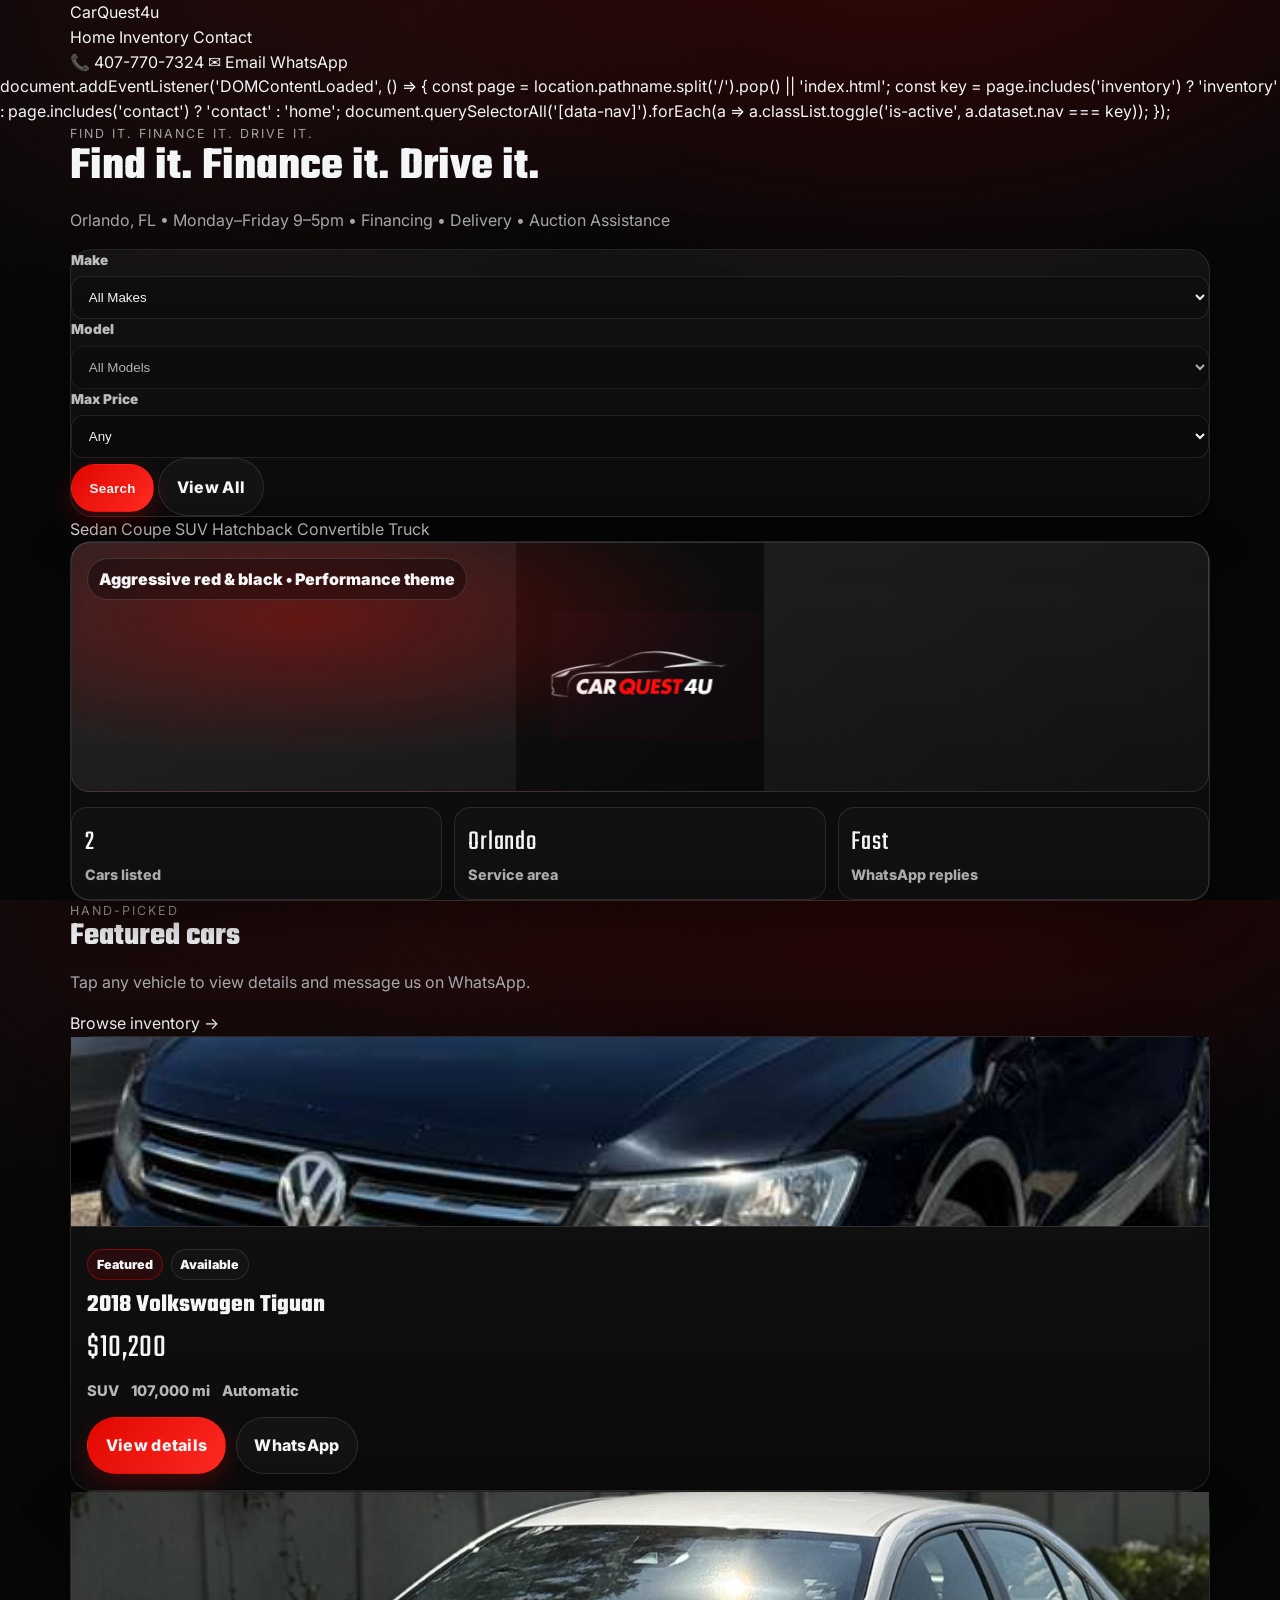
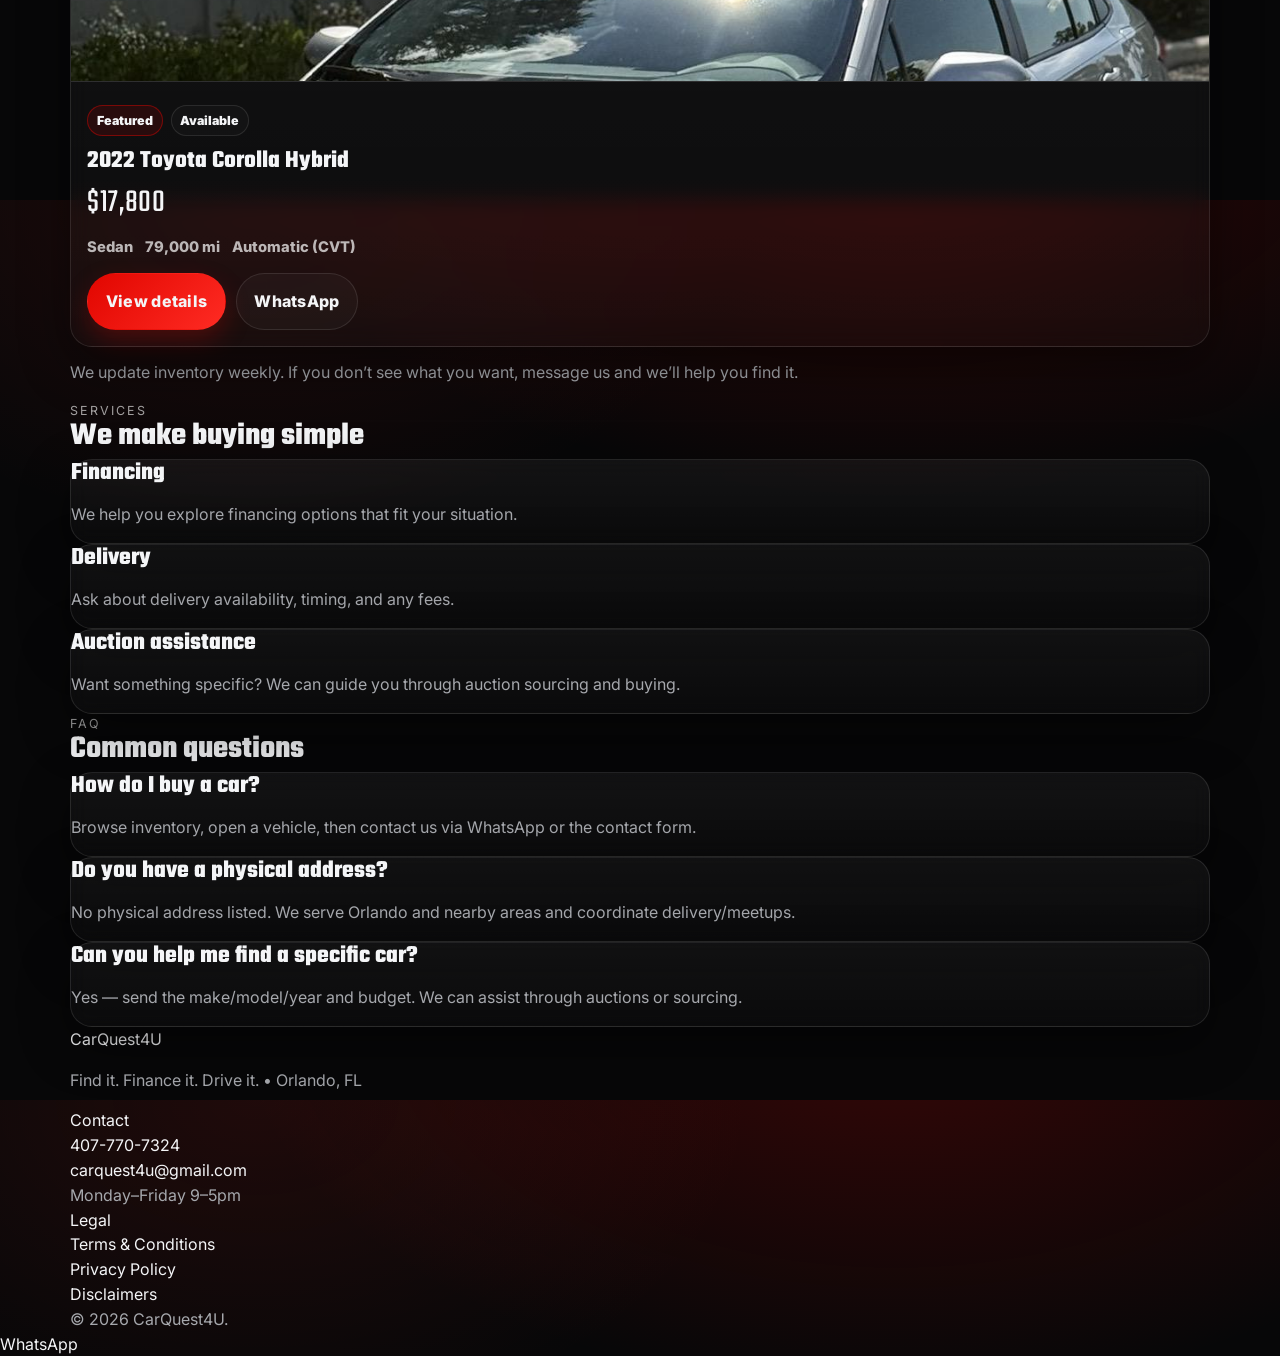
==== index.html @ 86dc5fd8 "Update index.html" ====
<!doctype html>
<html lang="en">
<head>
  <meta charset="utf-8" />
  <meta name="viewport" content="width=device-width, initial-scale=1" />
  <title>CarQuest4U | Find it. Finance it. Drive it.</title>
  <link rel="stylesheet" href="assets/style.css" />
  <meta name="description" content="CarQuest4U in Orlando, FL. Browse our newest vehicles and contact us fast on WhatsApp." />
</head>
<body>
<header class="topbar">
  <div class="wrap topbar__inner">
    <a class="brand" href="index.html">CarQuest<span>4u</span></a>

    <nav class="nav">
      <a href="index.html" data-nav="home">Home</a>
      <a href="inventory.html" data-nav="inventory">Inventory</a>
      <a href="contact.html" data-nav="contact">Contact</a>
    </nav>

    <div class="topbar__cta">
      <a class="pill" href="tel:+14077707324">📞 407-770-7324</a>
      <a class="pill" href="mailto:carquest4u@gmail.com">✉️ Email</a>
      <a class="pill pill--whatsapp" target="_blank" rel="noopener" href="https://wa.me/14077707324">WhatsApp</a>
    </div>
</header>
<script>
  document.addEventListener('DOMContentLoaded', () => {
    const page = location.pathname.split('/').pop() || 'index.html';
    const key = page.includes('inventory') ? 'inventory' : page.includes('contact') ? 'contact' : 'home';
    document.querySelectorAll('[data-nav]').forEach(a => a.classList.toggle('is-active', a.dataset.nav === key));
  });
</script>
  document.addEventListener('DOMContentLoaded', () => {
    const page = location.pathname.split('/').pop() || 'index.html';
    const key = page.includes('inventory') ? 'inventory' : page.includes('contact') ? 'contact' : 'home';
    document.querySelectorAll('[data-nav]').forEach(a => a.classList.toggle('is-active', a.dataset.nav === key));
  });
</script>

<main>
  <section class="hero">
    <div class="wrap hero__grid">
      <div class="hero__copy">
        <div class="kicker">Find it. Finance it. Drive it.</div>
        <h1>Find it. Finance it. Drive it.</h1>
        <p class="muted">Orlando, FL • Monday–Friday 9–5pm • Financing • Delivery • Auction Assistance</p>

        <form class="card hero__search" id="homeSearchForm">
          <div class="field">
            <label for="makeSelect">Make</label>
            <select id="makeSelect"><option value="">All Makes</option></select>
          </div>
          <div class="field">
            <label for="modelSelect">Model</label>
            <select id="modelSelect" disabled><option value="">All Models</option></select>
          </div>
          <div class="field">
            <label for="maxPrice">Max Price</label>
            <select id="maxPrice">
              <option value="">Any</option>
              <option value="5000">$5,000</option>
              <option value="10000">$10,000</option>
              <option value="15000">$15,000</option>
              <option value="20000">$20,000</option>
              <option value="30000">$30,000</option>
              <option value="50000">$50,000</option>
            </select>
          </div>
          <button class="btn btn--primary" type="submit">Search</button>
          <a class="btn btn--ghost" href="inventory.html">View All</a>
        </form>

        <div class="chips" aria-label="Browse by body type">
          <a class="chip" href="inventory.html?type=Sedan">Sedan</a>
          <a class="chip" href="inventory.html?type=Coupe">Coupe</a>
          <a class="chip" href="inventory.html?type=SUV">SUV</a>
          <a class="chip" href="inventory.html?type=Hatchback">Hatchback</a>
          <a class="chip" href="inventory.html?type=Convertible">Convertible</a>
          <a class="chip" href="inventory.html?type=Truck">Truck</a>
        </div>
      </div>

      <div class="hero__visual card">
        <div class="hero__badge">Aggressive red & black • Performance theme</div>
        <div class="hero__img" aria-hidden="true"></div>
        <div class="hero__stats">
          <div class="stat">
            <div class="stat__num" id="statCars">—</div>
            <div class="stat__label">Cars listed</div>
          </div>
          <div class="stat">
            <div class="stat__num">Orlando</div>
            <div class="stat__label">Service area</div>
          </div>
          <div class="stat">
            <div class="stat__num">Fast</div>
            <div class="stat__label">WhatsApp replies</div>
          </div>
        </div>
      </div>
    </div>
  </section>

  <section class="section">
    <div class="wrap">
      <div class="section__head">
        <div>
          <div class="kicker">Hand-picked</div>
          <h2>Featured cars</h2>
          <p class="muted">Tap any vehicle to view details and message us on WhatsApp.</p>
        </div>
        <a class="link" href="inventory.html">Browse inventory →</a>
      </div>

      <div class="grid" id="newestGrid" aria-live="polite"></div>
      <p class="muted small" style="margin-top:.8rem;">We update inventory weekly. If you don’t see what you want, message us and we’ll help you find it.</p>
    </div>
  </section>

  <section class="section section--alt">
    <div class="wrap">
      <div class="section__head">
        <div>
          <div class="kicker">Services</div>
          <h2>We make buying simple</h2>
        </div>
      </div>

      <div class="features">
        <article class="feature card">
          <h3>Financing</h3>
          <p class="muted">We help you explore financing options that fit your situation.</p>
        </article>
        <article class="feature card">
          <h3>Delivery</h3>
          <p class="muted">Ask about delivery availability, timing, and any fees.</p>
        </article>
        <article class="feature card">
          <h3>Auction assistance</h3>
          <p class="muted">Want something specific? We can guide you through auction sourcing and buying.</p>
        </article>
      </div>
    </div>
  </section>

  <section class="section">
    <div class="wrap">
      <div class="section__head">
        <div>
          <div class="kicker">FAQ</div>
          <h2>Common questions</h2>
        </div>
      </div>

      <div class="features">
        <article class="feature card">
          <h3>How do I buy a car?</h3>
          <p class="muted">Browse inventory, open a vehicle, then contact us via WhatsApp or the contact form.</p>
        </article>
        <article class="feature card">
          <h3>Do you have a physical address?</h3>
          <p class="muted">No physical address listed. We serve Orlando and nearby areas and coordinate delivery/meetups.</p>
        </article>
        <article class="feature card">
          <h3>Can you help me find a specific car?</h3>
          <p class="muted">Yes — send the make/model/year and budget. We can assist through auctions or sourcing.</p>
        </article>
      </div>
    </div>
  </section>
</main>

<footer class="footer">
  <div class="wrap footer__grid">
    <div>
      <div class="footer__brand">CarQuest4U</div>
      <p class="muted">Find it. Finance it. Drive it. • Orlando, FL</p>
    </div>
    <div>
      <div class="footer__title">Contact</div>
      <a href="tel:+14077707324">407-770-7324</a><br />
      <a href="mailto:carquest4u@gmail.com">carquest4u@gmail.com</a><br />
      <span class="muted">Monday–Friday 9–5pm</span>
    </div>
    <div>
      <div class="footer__title">Legal</div>
      <a href="terms.html">Terms & Conditions</a><br />
      <a href="privacy.html">Privacy Policy</a><br />
      <a href="disclaimers.html">Disclaimers</a>
    </div>
  </div>
  <div class="wrap footer__bottom muted">© <span id="year"></span> CarQuest4U.</div>
</footer>

<a class="float-whatsapp" target="_blank" rel="noopener" href="https://wa.me/14077707324" aria-label="Chat on WhatsApp">
  WhatsApp
</a>

<script src="assets/app.js"></script>
</body>
</html>
---- assets/style.css ----
/* CarQuest4U — Red & Black aggressive performance theme */
@import url('https://fonts.googleapis.com/css2?family=Teko:wght@400;500;600;700&family=Inter:wght@400;500;600;700&display=swap');

:root{
  --bg:#070708;
  --panel:#0f1012;
  --text:#f4f5f7;
  --muted:#a6a8ad;
  --red:#e10600;
  --red2:#ff2b23;
  --line:rgba(255,255,255,.10);
  --shadow:0 18px 50px rgba(0,0,0,.45);
  --radius:16px;
  --radius2:22px;
}

*{box-sizing:border-box}
html,body{height:100%}
body{
  margin:0;
  background:
    radial-gradient(1200px 700px at 70% -10%, rgba(225,6,0,.22), transparent 55%),
    radial-gradient(900px 600px at 20% 0%, rgba(255,43,35,.10), transparent 55%),
    var(--bg);
  color:var(--text);
  font-family:Inter, system-ui, -apple-system, Segoe UI, Roboto, Arial, sans-serif;
  line-height:1.55;
}
a{color:inherit;text-decoration:none}
img{max-width:100%;display:block}
.wrap{width:min(1140px,92vw);margin:0 auto}
.muted{color:var(--muted)}
.kicker{letter-spacing:.16em;text-transform:uppercase;font-size:.78rem;color:rgba(255,255,255,.62)}
h1,h2,h3{margin:0 0 .35rem;line-height:1.05;font-family:Teko, Inter, sans-serif}
h1{font-size:clamp(2.4rem,3.6vw,3.6rem)}
h2{font-size:clamp(1.9rem,2.5vw,2.6rem)}
h3{font-size:1.55rem}

.btn{
  display:inline-flex;align-items:center;justify-content:center;gap:.55rem;
  padding:.95rem 1.1rem;border-radius:999px;border:1px solid var(--line);
  background:transparent;color:var(--text);font-weight:800;letter-spacing:.02em;
  cursor:pointer;transition:transform .12s ease, box-shadow .12s ease, background .12s ease, border-color .12s ease;
}
.btn:hover{transform:translateY(-1px);border-color:rgba(255,255,255,.20)}
.btn--primary{
  background:linear-gradient(135deg,var(--red),var(--red2));
  border-color:transparent;box-shadow:0 10px 24px rgba(225,6,0,.25);
}
.btn--primary:hover{box-shadow:0 14px 30px rgba(225,6,0,.32)}
.btn--ghost{background:rgba(255,255,255,.03)}

.card{
  background:linear-gradient(180deg,rgba(255,255,255,.05),rgba(255,255,255,.02));
  border:1px solid var(--line);
  border-radius:var(--radius2);
  box-shadow:var(--shadow);
  backdrop-filter:blur(10px);
.topbar{
  position:sticky;
  top:0;
  z-index:40;
  background:rgba(7,7,8,.75);
  border-bottom:1px solid var(--line);
  backdrop-filter:blur(12px);
}

/* Separate block */
.topbar__inner{
  display:flex;
  align-items:center;
  justify-content:space-between;
  padding:.85rem 0;
  gap:1rem;
}

/* BRAND */
.brand{
  display:flex;
  align-items:center;
  min-width:210px;

  font-family:Teko, sans-serif;
  font-weight:600;
  font-size:2rem;
  letter-spacing:0;
  text-transform:uppercase;
  color:#fff;
  text-decoration:none;
  line-height:1;
  white-space:nowrap;
}

.brand span{
  color:var(--red2);
}
.brand__mark img{width:44px;height:44px;object-fit:cover}
.brand__name{font-family:Teko,sans-serif;font-size:1.85rem;letter-spacing:.04em}
.brand__name span{color:var(--red2)}
.nav{display:flex;gap:.9rem;flex-wrap:wrap}
.nav a{padding:.6rem .75rem;border-radius:999px;border:1px solid transparent;color:rgba(255,255,255,.84)}
.nav a:hover{border-color:rgba(255,255,255,.14);background:rgba(255,255,255,.03)}
.nav a.is-active{border-color:rgba(225,6,0,.35);background:rgba(225,6,0,.10)}
.topbar__cta{display:flex;gap:.5rem;align-items:center;flex-wrap:wrap;justify-content:flex-end}
.pill{display:inline-flex;align-items:center;justify-content:center;padding:.55rem .8rem;border-radius:999px;border:1px solid var(--line);background:rgba(255,255,255,.02);font-weight:900;font-size:.92rem}
.pill--whatsapp{border-color:rgba(37,211,102,.35);background:rgba(37,211,102,.08)}

.hero{padding:3.2rem 0 1.3rem}
.hero__grid{display:grid;grid-template-columns:1.15fr .85fr;gap:1.2rem;align-items:stretch}
.hero__copy p{margin:.35rem 0 1rem;font-size:1.05rem}
.hero__search{padding:1rem;display:grid;grid-template-columns:1fr 1fr 1fr auto auto;gap:.85rem;margin:1.1rem 0 .9rem}
.field{display:flex;flex-direction:column;gap:.35rem}
label{font-size:.85rem;color:rgba(255,255,255,.72);font-weight:900}
input,select,textarea{padding:.75rem .8rem;border-radius:12px;border:1px solid var(--line);background:rgba(0,0,0,.25);color:var(--text);outline:none}
textarea{min-height:140px;resize:vertical}
input:focus,select:focus,textarea:focus{border-color:rgba(225,6,0,.45);box-shadow:0 0 0 4px rgba(225,6,0,.12)}
.chips{display:flex;flex-wrap:wrap;gap:.55rem}
.chip{padding:.55rem .8rem;border-radius:999px;border:1px solid var(--line);background:rgba(255,255,255,.02);font-weight:900;font-size:.92rem}
.chip:hover{border-color:rgba(225,6,0,.35);background:rgba(225,6,0,.10)}

.hero__visual{padding:1rem;position:relative;overflow:hidden}
.hero__badge{position:absolute;top:1rem;left:1rem;padding:.45rem .7rem;border-radius:999px;border:1px solid rgba(255,255,255,.14);background:rgba(0,0,0,.35);font-weight:900;z-index:2}
.hero__img{
  height:250px;border-radius:18px;border:1px solid rgba(255,255,255,.10);
  background:
    radial-gradient(800px 260px at 20% 30%, rgba(225,6,0,.35), transparent 55%),
    linear-gradient(135deg, rgba(255,255,255,.08), rgba(255,255,255,.02)),
    url('images/logo.jpeg') center/contain no-repeat;
}
.hero__stats{display:grid;grid-template-columns:repeat(3,1fr);gap:.75rem;margin-top:.9rem}
.stat{padding:.8rem;border-radius:16px;border:1px solid var(--line);background:rgba(255,255,255,.02)}
.stat__num{font-family:Teko;font-size:1.75rem;letter-spacing:.03em}
.stat__label{color:rgba(255,255,255,.65);font-size:.9rem;font-weight:800}

.section{padding:2.3rem 0}
.section--alt{background:linear-gradient(180deg,rgba(255,255,255,.03),rgba(255,255,255,0));border-top:1px solid var(--line);border-bottom:1px solid var(--line)}
.section__head{display:flex;align-items:flex-end;justify-content:space-between;gap:1rem;margin-bottom:1rem}
.link{color:rgba(255,255,255,.82);font-weight:900}
.link:hover{color:var(--red2)}

.grid{display:grid;grid-template-columns:repeat(3,1fr);gap:1rem}
.car-card{overflow:hidden}
.car-card__img{height:190px;background:rgba(255,255,255,.03);border-bottom:1px solid var(--line)}
.car-card__img img{width:100%;height:100%;object-fit:cover} /* ORIGINAL */
.car-card__body{padding:1rem}
.badges{display:flex;gap:.5rem;flex-wrap:wrap;margin:.4rem 0 .75rem}
.badge{font-weight:900;font-size:.78rem;padding:.3rem .55rem;border-radius:999px;border:1px solid var(--line);background:rgba(255,255,255,.02)}
.badge--hot{border-color:rgba(225,6,0,.45);background:rgba(225,6,0,.12)}
.price{font-family:Teko;font-size:2.05rem;letter-spacing:.02em;margin:.35rem 0}
.meta{display:flex;gap:.75rem;flex-wrap:wrap;color:rgba(255,255,255,.70);font-weight:800;font-size:.92rem}

.features{display:grid;grid-template-columns:repeat(3,1fr);gap:1rem}
.feature{padding:1.1rem}
.promos{display:grid;grid-template-columns:repeat(2,1fr);gap:1rem}
.promo{padding:1.1rem}
.reviews{display:grid;grid-template-columns:repeat(3,1fr);gap:1rem}
.review{padding:1.1rem}

.page{padding:1.6rem 0 2.6rem}
.page__head{display:flex;justify-content:space-between;gap:1rem;align-items:flex-end;margin-bottom:1.1rem}
.filters{display:grid;grid-template-columns:1fr 1fr 1fr 1fr auto;gap:.75rem;margin-bottom:1.1rem}
.notice{padding:.9rem 1rem;border-radius:16px;border:1px solid rgba(225,6,0,.35);background:rgba(225,6,0,.08);font-weight:800}

.car-detail{display:grid;grid-template-columns:1.1fr .9fr;gap:1rem;align-items:start}
.gallery{padding:1rem}
.gallery__main{height:360px;border-radius:18px;border:1px solid var(--line);background:rgba(255,255,255,.03);overflow:hidden}
.gallery__main img{width:100%;height:100%;object-fit:cover}
.thumbs{display:grid;grid-template-columns:repeat(3,1fr);gap:.6rem;margin-top:.75rem}
.thumb{height:90px;border-radius:14px;border:1px solid var(--line);overflow:hidden;background:rgba(255,255,255,.03);cursor:pointer}
.thumb img{width:100%;height:100%;object-fit:cover}
.details{padding:1rem}
.specs{display:grid;grid-template-columns:repeat(2,1fr);gap:.65rem;margin:.85rem 0 1rem}
.spec{padding:.75rem;border-radius:16px;border:1px solid var(--line);background:rgba(255,255,255,.02)}
.spec b{display:block;font-size:.85rem;color:rgba(255,255,255,.65)}
.spec span{font-weight:900}

.map{border:1px solid var(--line);border-radius:var(--radius2);overflow:hidden;height:360px}

.footer{padding:2.2rem 0 1.2rem;border-top:1px solid var(--line);background:rgba(0,0,0,.25)}
.footer__grid{display:grid;grid-template-columns:1.2fr 1fr 1fr;gap:1rem}
.footer__brand{font-family:Teko;font-size:2rem;letter-spacing:.04em}
.footer__title{font-weight:900;margin-bottom:.35rem}
.footer a{color:rgba(255,255,255,.82)}
.footer a:hover{color:var(--red2)}
.footer__bottom{margin-top:1rem;padding-top:1rem;border-top:1px solid var(--line)}
.float-whatsapp{
  position:fixed;right:18px;bottom:18px;z-index:50;
  padding:.85rem 1rem;border-radius:999px;background:rgba(37,211,102,.12);
  border:1px solid rgba(37,211,102,.45);font-weight:900;box-shadow:0 14px 34px rgba(0,0,0,.45)
}
.float-whatsapp:hover{transform:translateY(-1px)}
.small{font-size:.92rem}
hr.sep{border:0;border-top:1px solid var(--line);margin:1.1rem 0}

@media (max-width:980px){
  .hero__grid{grid-template-columns:1fr}
  .hero__search{grid-template-columns:1fr 1fr}
  .grid{grid-template-columns:repeat(2,1fr)}
  .features{grid-template-columns:1fr}
  .reviews{grid-template-columns:1fr}
  .promos{grid-template-columns:1fr}
  .filters{grid-template-columns:1fr 1fr}
  .car-detail{grid-template-columns:1fr}
  .footer__grid{grid-template-columns:1fr}
  .brand{min-width:unset}
}
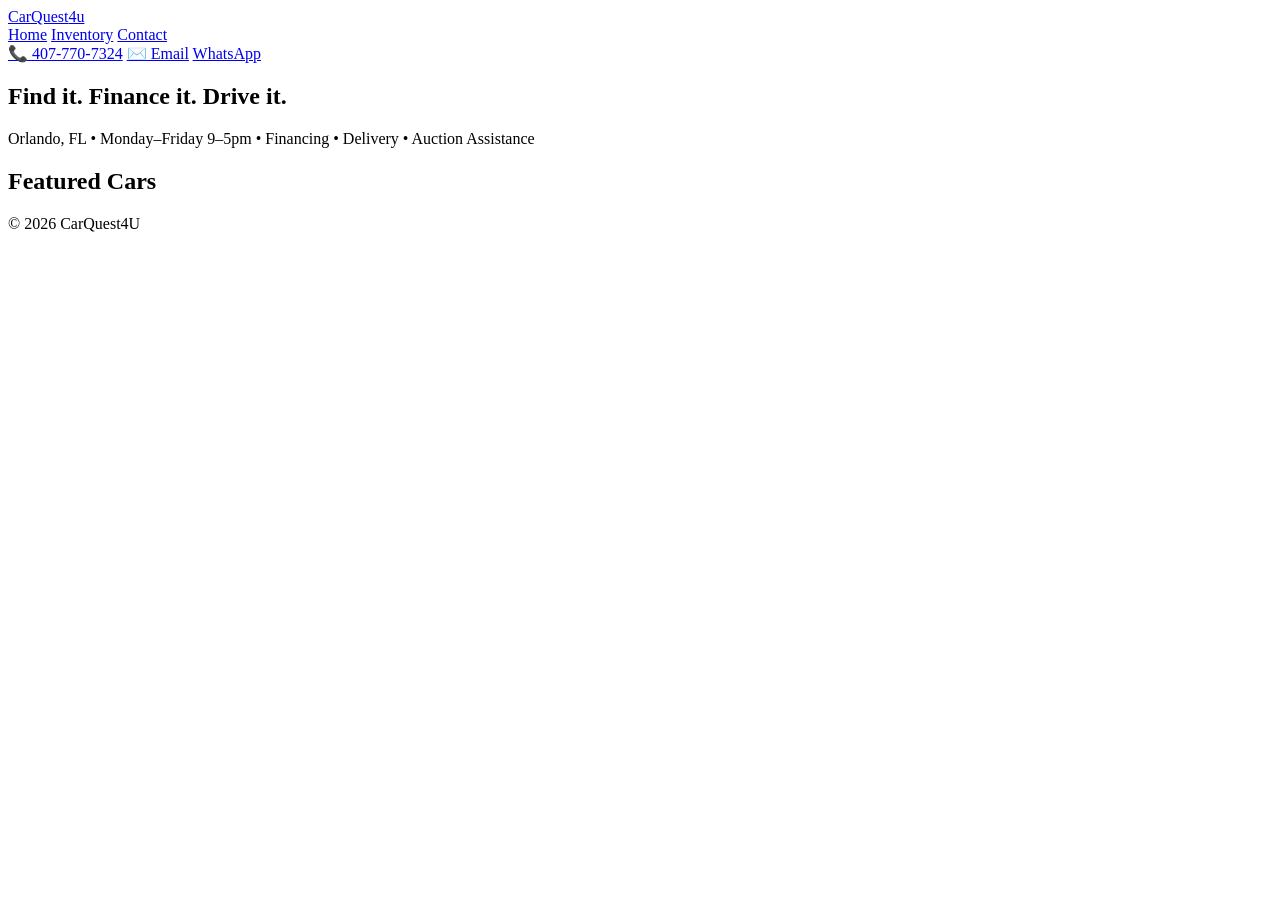
==== commit c5cf0b1f: "Update index.html" ====
--- a/index.html
+++ b/index.html
@@ -4,12 +4,15 @@
   <meta charset="utf-8" />
   <meta name="viewport" content="width=device-width, initial-scale=1" />
   <title>CarQuest4U | Find it. Finance it. Drive it.</title>
+  <meta name="description" content="CarQuest4U in Orlando, FL." />
   <link rel="stylesheet" href="assets/style.css" />
-  <meta name="description" content="CarQuest4U in Orlando, FL. Browse our newest vehicles and contact us fast on WhatsApp." />
 </head>
+
 <body>
+
 <header class="topbar">
   <div class="wrap topbar__inner">
+
     <a class="brand" href="index.html">CarQuest<span>4u</span></a>
 
     <nav class="nav">
@@ -21,182 +24,48 @@
     <div class="topbar__cta">
       <a class="pill" href="tel:+14077707324">📞 407-770-7324</a>
       <a class="pill" href="mailto:carquest4u@gmail.com">✉️ Email</a>
-      <a class="pill pill--whatsapp" target="_blank" rel="noopener" href="https://wa.me/14077707324">WhatsApp</a>
+      <a class="pill pill--whatsapp" target="_blank" href="https://wa.me/14077707324">WhatsApp</a>
     </div>
+
+  </div>
 </header>
+
 <script>
-  document.addEventListener('DOMContentLoaded', () => {
-    const page = location.pathname.split('/').pop() || 'index.html';
-    const key = page.includes('inventory') ? 'inventory' : page.includes('contact') ? 'contact' : 'home';
-    document.querySelectorAll('[data-nav]').forEach(a => a.classList.toggle('is-active', a.dataset.nav === key));
-  });
-</script>
-  document.addEventListener('DOMContentLoaded', () => {
-    const page = location.pathname.split('/').pop() || 'index.html';
-    const key = page.includes('inventory') ? 'inventory' : page.includes('contact') ? 'contact' : 'home';
-    document.querySelectorAll('[data-nav]').forEach(a => a.classList.toggle('is-active', a.dataset.nav === key));
-  });
+document.addEventListener('DOMContentLoaded', () => {
+  const page = location.pathname.split('/').pop() || 'index.html';
+  const key = page.includes('inventory') ? 'inventory' :
+              page.includes('contact') ? 'contact' : 'home';
+  document.querySelectorAll('[data-nav]').forEach(a =>
+    a.classList.toggle('is-active', a.dataset.nav === key)
+  );
+});
 </script>
 
 <main>
-  <section class="hero">
-    <div class="wrap hero__grid">
-      <div class="hero__copy">
-        <div class="kicker">Find it. Finance it. Drive it.</div>
-        <h1>Find it. Finance it. Drive it.</h1>
-        <p class="muted">Orlando, FL • Monday–Friday 9–5pm • Financing • Delivery • Auction Assistance</p>
 
-        <form class="card hero__search" id="homeSearchForm">
-          <div class="field">
-            <label for="makeSelect">Make</label>
-            <select id="makeSelect"><option value="">All Makes</option></select>
-          </div>
-          <div class="field">
-            <label for="modelSelect">Model</label>
-            <select id="modelSelect" disabled><option value="">All Models</option></select>
-          </div>
-          <div class="field">
-            <label for="maxPrice">Max Price</label>
-            <select id="maxPrice">
-              <option value="">Any</option>
-              <option value="5000">$5,000</option>
-              <option value="10000">$10,000</option>
-              <option value="15000">$15,000</option>
-              <option value="20000">$20,000</option>
-              <option value="30000">$30,000</option>
-              <option value="50000">$50,000</option>
-            </select>
-          </div>
-          <button class="btn btn--primary" type="submit">Search</button>
-          <a class="btn btn--ghost" href="inventory.html">View All</a>
-        </form>
+<section class="hero">
+  <div class="wrap">
+    <h1>Find it. Finance it. Drive it.</h1>
+    <p class="muted">Orlando, FL • Monday–Friday 9–5pm • Financing • Delivery • Auction Assistance</p>
+  </div>
+</section>
 
-        <div class="chips" aria-label="Browse by body type">
-          <a class="chip" href="inventory.html?type=Sedan">Sedan</a>
-          <a class="chip" href="inventory.html?type=Coupe">Coupe</a>
-          <a class="chip" href="inventory.html?type=SUV">SUV</a>
-          <a class="chip" href="inventory.html?type=Hatchback">Hatchback</a>
-          <a class="chip" href="inventory.html?type=Convertible">Convertible</a>
-          <a class="chip" href="inventory.html?type=Truck">Truck</a>
-        </div>
-      </div>
+<section class="section">
+  <div class="wrap">
+    <h2>Featured Cars</h2>
+    <div class="grid" id="newestGrid"></div>
+  </div>
+</section>
 
-      <div class="hero__visual card">
-        <div class="hero__badge">Aggressive red & black • Performance theme</div>
-        <div class="hero__img" aria-hidden="true"></div>
-        <div class="hero__stats">
-          <div class="stat">
-            <div class="stat__num" id="statCars">—</div>
-            <div class="stat__label">Cars listed</div>
-          </div>
-          <div class="stat">
-            <div class="stat__num">Orlando</div>
-            <div class="stat__label">Service area</div>
-          </div>
-          <div class="stat">
-            <div class="stat__num">Fast</div>
-            <div class="stat__label">WhatsApp replies</div>
-          </div>
-        </div>
-      </div>
-    </div>
-  </section>
-
-  <section class="section">
-    <div class="wrap">
-      <div class="section__head">
-        <div>
-          <div class="kicker">Hand-picked</div>
-          <h2>Featured cars</h2>
-          <p class="muted">Tap any vehicle to view details and message us on WhatsApp.</p>
-        </div>
-        <a class="link" href="inventory.html">Browse inventory →</a>
-      </div>
-
-      <div class="grid" id="newestGrid" aria-live="polite"></div>
-      <p class="muted small" style="margin-top:.8rem;">We update inventory weekly. If you don’t see what you want, message us and we’ll help you find it.</p>
-    </div>
-  </section>
-
-  <section class="section section--alt">
-    <div class="wrap">
-      <div class="section__head">
-        <div>
-          <div class="kicker">Services</div>
-          <h2>We make buying simple</h2>
-        </div>
-      </div>
-
-      <div class="features">
-        <article class="feature card">
-          <h3>Financing</h3>
-          <p class="muted">We help you explore financing options that fit your situation.</p>
-        </article>
-        <article class="feature card">
-          <h3>Delivery</h3>
-          <p class="muted">Ask about delivery availability, timing, and any fees.</p>
-        </article>
-        <article class="feature card">
-          <h3>Auction assistance</h3>
-          <p class="muted">Want something specific? We can guide you through auction sourcing and buying.</p>
-        </article>
-      </div>
-    </div>
-  </section>
-
-  <section class="section">
-    <div class="wrap">
-      <div class="section__head">
-        <div>
-          <div class="kicker">FAQ</div>
-          <h2>Common questions</h2>
-        </div>
-      </div>
-
-      <div class="features">
-        <article class="feature card">
-          <h3>How do I buy a car?</h3>
-          <p class="muted">Browse inventory, open a vehicle, then contact us via WhatsApp or the contact form.</p>
-        </article>
-        <article class="feature card">
-          <h3>Do you have a physical address?</h3>
-          <p class="muted">No physical address listed. We serve Orlando and nearby areas and coordinate delivery/meetups.</p>
-        </article>
-        <article class="feature card">
-          <h3>Can you help me find a specific car?</h3>
-          <p class="muted">Yes — send the make/model/year and budget. We can assist through auctions or sourcing.</p>
-        </article>
-      </div>
-    </div>
-  </section>
 </main>
 
 <footer class="footer">
-  <div class="wrap footer__grid">
-    <div>
-      <div class="footer__brand">CarQuest4U</div>
-      <p class="muted">Find it. Finance it. Drive it. • Orlando, FL</p>
-    </div>
-    <div>
-      <div class="footer__title">Contact</div>
-      <a href="tel:+14077707324">407-770-7324</a><br />
-      <a href="mailto:carquest4u@gmail.com">carquest4u@gmail.com</a><br />
-      <span class="muted">Monday–Friday 9–5pm</span>
-    </div>
-    <div>
-      <div class="footer__title">Legal</div>
-      <a href="terms.html">Terms & Conditions</a><br />
-      <a href="privacy.html">Privacy Policy</a><br />
-      <a href="disclaimers.html">Disclaimers</a>
-    </div>
+  <div class="wrap footer__bottom muted">
+    © <span id="year"></span> CarQuest4U
   </div>
-  <div class="wrap footer__bottom muted">© <span id="year"></span> CarQuest4U.</div>
 </footer>
 
-<a class="float-whatsapp" target="_blank" rel="noopener" href="https://wa.me/14077707324" aria-label="Chat on WhatsApp">
-  WhatsApp
-</a>
+<script src="assets/app.js"></script>
 
-<script src="assets/app.js"></script>
 </body>
 </html>
--- a/assets/style.css
+++ b/assets/style.css
@@ -1,206 +1,202 @@
-/* CarQuest4U — Red & Black aggressive performance theme */
-@import url('https://fonts.googleapis.com/css2?family=Teko:wght@400;500;600;700&family=Inter:wght@400;500;600;700&display=swap');
-
-:root{
-  --bg:#070708;
-  --panel:#0f1012;
-  --text:#f4f5f7;
-  --muted:#a6a8ad;
-  --red:#e10600;
-  --red2:#ff2b23;
-  --line:rgba(255,255,255,.10);
-  --shadow:0 18px 50px rgba(0,0,0,.45);
-  --radius:16px;
-  --radius2:22px;
-}
-
-*{box-sizing:border-box}
-html,body{height:100%}
-body{
-  margin:0;
-  background:
-    radial-gradient(1200px 700px at 70% -10%, rgba(225,6,0,.22), transparent 55%),
-    radial-gradient(900px 600px at 20% 0%, rgba(255,43,35,.10), transparent 55%),
-    var(--bg);
-  color:var(--text);
-  font-family:Inter, system-ui, -apple-system, Segoe UI, Roboto, Arial, sans-serif;
-  line-height:1.55;
-}
-a{color:inherit;text-decoration:none}
-img{max-width:100%;display:block}
-.wrap{width:min(1140px,92vw);margin:0 auto}
-.muted{color:var(--muted)}
-.kicker{letter-spacing:.16em;text-transform:uppercase;font-size:.78rem;color:rgba(255,255,255,.62)}
-h1,h2,h3{margin:0 0 .35rem;line-height:1.05;font-family:Teko, Inter, sans-serif}
-h1{font-size:clamp(2.4rem,3.6vw,3.6rem)}
-h2{font-size:clamp(1.9rem,2.5vw,2.6rem)}
-h3{font-size:1.55rem}
-
-.btn{
-  display:inline-flex;align-items:center;justify-content:center;gap:.55rem;
-  padding:.95rem 1.1rem;border-radius:999px;border:1px solid var(--line);
-  background:transparent;color:var(--text);font-weight:800;letter-spacing:.02em;
-  cursor:pointer;transition:transform .12s ease, box-shadow .12s ease, background .12s ease, border-color .12s ease;
-}
-.btn:hover{transform:translateY(-1px);border-color:rgba(255,255,255,.20)}
-.btn--primary{
-  background:linear-gradient(135deg,var(--red),var(--red2));
-  border-color:transparent;box-shadow:0 10px 24px rgba(225,6,0,.25);
-}
-.btn--primary:hover{box-shadow:0 14px 30px rgba(225,6,0,.32)}
-.btn--ghost{background:rgba(255,255,255,.03)}
-
-.card{
-  background:linear-gradient(180deg,rgba(255,255,255,.05),rgba(255,255,255,.02));
-  border:1px solid var(--line);
-  border-radius:var(--radius2);
-  box-shadow:var(--shadow);
-  backdrop-filter:blur(10px);
-.topbar{
-  position:sticky;
-  top:0;
-  z-index:40;
-  background:rgba(7,7,8,.75);
-  border-bottom:1px solid var(--line);
-  backdrop-filter:blur(12px);
-}
-
-/* Separate block */
-.topbar__inner{
-  display:flex;
-  align-items:center;
-  justify-content:space-between;
-  padding:.85rem 0;
-  gap:1rem;
-}
-
-/* BRAND */
-.brand{
-  display:flex;
-  align-items:center;
-  min-width:210px;
-
-  font-family:Teko, sans-serif;
-  font-weight:600;
-  font-size:2rem;
-  letter-spacing:0;
-  text-transform:uppercase;
-  color:#fff;
-  text-decoration:none;
-  line-height:1;
-  white-space:nowrap;
-}
-
-.brand span{
-  color:var(--red2);
-}
-.brand__mark img{width:44px;height:44px;object-fit:cover}
-.brand__name{font-family:Teko,sans-serif;font-size:1.85rem;letter-spacing:.04em}
-.brand__name span{color:var(--red2)}
-.nav{display:flex;gap:.9rem;flex-wrap:wrap}
-.nav a{padding:.6rem .75rem;border-radius:999px;border:1px solid transparent;color:rgba(255,255,255,.84)}
-.nav a:hover{border-color:rgba(255,255,255,.14);background:rgba(255,255,255,.03)}
-.nav a.is-active{border-color:rgba(225,6,0,.35);background:rgba(225,6,0,.10)}
-.topbar__cta{display:flex;gap:.5rem;align-items:center;flex-wrap:wrap;justify-content:flex-end}
-.pill{display:inline-flex;align-items:center;justify-content:center;padding:.55rem .8rem;border-radius:999px;border:1px solid var(--line);background:rgba(255,255,255,.02);font-weight:900;font-size:.92rem}
-.pill--whatsapp{border-color:rgba(37,211,102,.35);background:rgba(37,211,102,.08)}
-
-.hero{padding:3.2rem 0 1.3rem}
-.hero__grid{display:grid;grid-template-columns:1.15fr .85fr;gap:1.2rem;align-items:stretch}
-.hero__copy p{margin:.35rem 0 1rem;font-size:1.05rem}
-.hero__search{padding:1rem;display:grid;grid-template-columns:1fr 1fr 1fr auto auto;gap:.85rem;margin:1.1rem 0 .9rem}
-.field{display:flex;flex-direction:column;gap:.35rem}
-label{font-size:.85rem;color:rgba(255,255,255,.72);font-weight:900}
-input,select,textarea{padding:.75rem .8rem;border-radius:12px;border:1px solid var(--line);background:rgba(0,0,0,.25);color:var(--text);outline:none}
-textarea{min-height:140px;resize:vertical}
-input:focus,select:focus,textarea:focus{border-color:rgba(225,6,0,.45);box-shadow:0 0 0 4px rgba(225,6,0,.12)}
-.chips{display:flex;flex-wrap:wrap;gap:.55rem}
-.chip{padding:.55rem .8rem;border-radius:999px;border:1px solid var(--line);background:rgba(255,255,255,.02);font-weight:900;font-size:.92rem}
-.chip:hover{border-color:rgba(225,6,0,.35);background:rgba(225,6,0,.10)}
-
-.hero__visual{padding:1rem;position:relative;overflow:hidden}
-.hero__badge{position:absolute;top:1rem;left:1rem;padding:.45rem .7rem;border-radius:999px;border:1px solid rgba(255,255,255,.14);background:rgba(0,0,0,.35);font-weight:900;z-index:2}
-.hero__img{
-  height:250px;border-radius:18px;border:1px solid rgba(255,255,255,.10);
-  background:
-    radial-gradient(800px 260px at 20% 30%, rgba(225,6,0,.35), transparent 55%),
-    linear-gradient(135deg, rgba(255,255,255,.08), rgba(255,255,255,.02)),
-    url('images/logo.jpeg') center/contain no-repeat;
-}
-.hero__stats{display:grid;grid-template-columns:repeat(3,1fr);gap:.75rem;margin-top:.9rem}
-.stat{padding:.8rem;border-radius:16px;border:1px solid var(--line);background:rgba(255,255,255,.02)}
-.stat__num{font-family:Teko;font-size:1.75rem;letter-spacing:.03em}
-.stat__label{color:rgba(255,255,255,.65);font-size:.9rem;font-weight:800}
-
-.section{padding:2.3rem 0}
-.section--alt{background:linear-gradient(180deg,rgba(255,255,255,.03),rgba(255,255,255,0));border-top:1px solid var(--line);border-bottom:1px solid var(--line)}
-.section__head{display:flex;align-items:flex-end;justify-content:space-between;gap:1rem;margin-bottom:1rem}
-.link{color:rgba(255,255,255,.82);font-weight:900}
-.link:hover{color:var(--red2)}
-
-.grid{display:grid;grid-template-columns:repeat(3,1fr);gap:1rem}
-.car-card{overflow:hidden}
-.car-card__img{height:190px;background:rgba(255,255,255,.03);border-bottom:1px solid var(--line)}
-.car-card__img img{width:100%;height:100%;object-fit:cover} /* ORIGINAL */
-.car-card__body{padding:1rem}
-.badges{display:flex;gap:.5rem;flex-wrap:wrap;margin:.4rem 0 .75rem}
-.badge{font-weight:900;font-size:.78rem;padding:.3rem .55rem;border-radius:999px;border:1px solid var(--line);background:rgba(255,255,255,.02)}
-.badge--hot{border-color:rgba(225,6,0,.45);background:rgba(225,6,0,.12)}
-.price{font-family:Teko;font-size:2.05rem;letter-spacing:.02em;margin:.35rem 0}
-.meta{display:flex;gap:.75rem;flex-wrap:wrap;color:rgba(255,255,255,.70);font-weight:800;font-size:.92rem}
-
-.features{display:grid;grid-template-columns:repeat(3,1fr);gap:1rem}
-.feature{padding:1.1rem}
-.promos{display:grid;grid-template-columns:repeat(2,1fr);gap:1rem}
-.promo{padding:1.1rem}
-.reviews{display:grid;grid-template-columns:repeat(3,1fr);gap:1rem}
-.review{padding:1.1rem}
-
-.page{padding:1.6rem 0 2.6rem}
-.page__head{display:flex;justify-content:space-between;gap:1rem;align-items:flex-end;margin-bottom:1.1rem}
-.filters{display:grid;grid-template-columns:1fr 1fr 1fr 1fr auto;gap:.75rem;margin-bottom:1.1rem}
-.notice{padding:.9rem 1rem;border-radius:16px;border:1px solid rgba(225,6,0,.35);background:rgba(225,6,0,.08);font-weight:800}
-
-.car-detail{display:grid;grid-template-columns:1.1fr .9fr;gap:1rem;align-items:start}
-.gallery{padding:1rem}
-.gallery__main{height:360px;border-radius:18px;border:1px solid var(--line);background:rgba(255,255,255,.03);overflow:hidden}
-.gallery__main img{width:100%;height:100%;object-fit:cover}
-.thumbs{display:grid;grid-template-columns:repeat(3,1fr);gap:.6rem;margin-top:.75rem}
-.thumb{height:90px;border-radius:14px;border:1px solid var(--line);overflow:hidden;background:rgba(255,255,255,.03);cursor:pointer}
-.thumb img{width:100%;height:100%;object-fit:cover}
-.details{padding:1rem}
-.specs{display:grid;grid-template-columns:repeat(2,1fr);gap:.65rem;margin:.85rem 0 1rem}
-.spec{padding:.75rem;border-radius:16px;border:1px solid var(--line);background:rgba(255,255,255,.02)}
-.spec b{display:block;font-size:.85rem;color:rgba(255,255,255,.65)}
-.spec span{font-weight:900}
-
-.map{border:1px solid var(--line);border-radius:var(--radius2);overflow:hidden;height:360px}
-
-.footer{padding:2.2rem 0 1.2rem;border-top:1px solid var(--line);background:rgba(0,0,0,.25)}
-.footer__grid{display:grid;grid-template-columns:1.2fr 1fr 1fr;gap:1rem}
-.footer__brand{font-family:Teko;font-size:2rem;letter-spacing:.04em}
-.footer__title{font-weight:900;margin-bottom:.35rem}
-.footer a{color:rgba(255,255,255,.82)}
-.footer a:hover{color:var(--red2)}
-.footer__bottom{margin-top:1rem;padding-top:1rem;border-top:1px solid var(--line)}
-.float-whatsapp{
-  position:fixed;right:18px;bottom:18px;z-index:50;
-  padding:.85rem 1rem;border-radius:999px;background:rgba(37,211,102,.12);
-  border:1px solid rgba(37,211,102,.45);font-weight:900;box-shadow:0 14px 34px rgba(0,0,0,.45)
-}
-.float-whatsapp:hover{transform:translateY(-1px)}
-.small{font-size:.92rem}
-hr.sep{border:0;border-top:1px solid var(--line);margin:1.1rem 0}
-
-@media (max-width:980px){
-  .hero__grid{grid-template-columns:1fr}
-  .hero__search{grid-template-columns:1fr 1fr}
-  .grid{grid-template-columns:repeat(2,1fr)}
-  .features{grid-template-columns:1fr}
-  .reviews{grid-template-columns:1fr}
-  .promos{grid-template-columns:1fr}
-  .filters{grid-template-columns:1fr 1fr}
-  .car-detail{grid-template-columns:1fr}
-  .footer__grid{grid-template-columns:1fr}
-  .brand{min-width:unset}
-}
+<!doctype html>
+<html lang="en">
+<head>
+  <meta charset="utf-8" />
+  <meta name="viewport" content="width=device-width, initial-scale=1" />
+  <title>CarQuest4U | Find it. Finance it. Drive it.</title>
+  <link rel="stylesheet" href="assets/style.css" />
+  <meta name="description" content="CarQuest4U in Orlando, FL. Browse our newest vehicles and contact us fast on WhatsApp." />
+</head>
+<body>
+<header class="topbar">
+  <div class="wrap topbar__inner">
+    <a class="brand" href="index.html">CarQuest<span>4u</span></a>
+
+    <nav class="nav">
+      <a href="index.html" data-nav="home">Home</a>
+      <a href="inventory.html" data-nav="inventory">Inventory</a>
+      <a href="contact.html" data-nav="contact">Contact</a>
+    </nav>
+
+    <div class="topbar__cta">
+      <a class="pill" href="tel:+14077707324">📞 407-770-7324</a>
+      <a class="pill" href="mailto:carquest4u@gmail.com">✉️ Email</a>
+      <a class="pill pill--whatsapp" target="_blank" rel="noopener" href="https://wa.me/14077707324">WhatsApp</a>
+    </div>
+</header>
+<script>
+  document.addEventListener('DOMContentLoaded', () => {
+    const page = location.pathname.split('/').pop() || 'index.html';
+    const key = page.includes('inventory') ? 'inventory' : page.includes('contact') ? 'contact' : 'home';
+    document.querySelectorAll('[data-nav]').forEach(a => a.classList.toggle('is-active', a.dataset.nav === key));
+  });
+</script>
+  document.addEventListener('DOMContentLoaded', () => {
+    const page = location.pathname.split('/').pop() || 'index.html';
+    const key = page.includes('inventory') ? 'inventory' : page.includes('contact') ? 'contact' : 'home';
+    document.querySelectorAll('[data-nav]').forEach(a => a.classList.toggle('is-active', a.dataset.nav === key));
+  });
+</script>
+
+<main>
+  <section class="hero">
+    <div class="wrap hero__grid">
+      <div class="hero__copy">
+        <div class="kicker">Find it. Finance it. Drive it.</div>
+        <h1>Find it. Finance it. Drive it.</h1>
+        <p class="muted">Orlando, FL • Monday–Friday 9–5pm • Financing • Delivery • Auction Assistance</p>
+
+        <form class="card hero__search" id="homeSearchForm">
+          <div class="field">
+            <label for="makeSelect">Make</label>
+            <select id="makeSelect"><option value="">All Makes</option></select>
+          </div>
+          <div class="field">
+            <label for="modelSelect">Model</label>
+            <select id="modelSelect" disabled><option value="">All Models</option></select>
+          </div>
+          <div class="field">
+            <label for="maxPrice">Max Price</label>
+            <select id="maxPrice">
+              <option value="">Any</option>
+              <option value="5000">$5,000</option>
+              <option value="10000">$10,000</option>
+              <option value="15000">$15,000</option>
+              <option value="20000">$20,000</option>
+              <option value="30000">$30,000</option>
+              <option value="50000">$50,000</option>
+            </select>
+          </div>
+          <button class="btn btn--primary" type="submit">Search</button>
+          <a class="btn btn--ghost" href="inventory.html">View All</a>
+        </form>
+
+        <div class="chips" aria-label="Browse by body type">
+          <a class="chip" href="inventory.html?type=Sedan">Sedan</a>
+          <a class="chip" href="inventory.html?type=Coupe">Coupe</a>
+          <a class="chip" href="inventory.html?type=SUV">SUV</a>
+          <a class="chip" href="inventory.html?type=Hatchback">Hatchback</a>
+          <a class="chip" href="inventory.html?type=Convertible">Convertible</a>
+          <a class="chip" href="inventory.html?type=Truck">Truck</a>
+        </div>
+      </div>
+
+      <div class="hero__visual card">
+        <div class="hero__badge">Aggressive red & black • Performance theme</div>
+        <div class="hero__img" aria-hidden="true"></div>
+        <div class="hero__stats">
+          <div class="stat">
+            <div class="stat__num" id="statCars">—</div>
+            <div class="stat__label">Cars listed</div>
+          </div>
+          <div class="stat">
+            <div class="stat__num">Orlando</div>
+            <div class="stat__label">Service area</div>
+          </div>
+          <div class="stat">
+            <div class="stat__num">Fast</div>
+            <div class="stat__label">WhatsApp replies</div>
+          </div>
+        </div>
+      </div>
+    </div>
+  </section>
+
+  <section class="section">
+    <div class="wrap">
+      <div class="section__head">
+        <div>
+          <div class="kicker">Hand-picked</div>
+          <h2>Featured cars</h2>
+          <p class="muted">Tap any vehicle to view details and message us on WhatsApp.</p>
+        </div>
+        <a class="link" href="inventory.html">Browse inventory →</a>
+      </div>
+
+      <div class="grid" id="newestGrid" aria-live="polite"></div>
+      <p class="muted small" style="margin-top:.8rem;">We update inventory weekly. If you don’t see what you want, message us and we’ll help you find it.</p>
+    </div>
+  </section>
+
+  <section class="section section--alt">
+    <div class="wrap">
+      <div class="section__head">
+        <div>
+          <div class="kicker">Services</div>
+          <h2>We make buying simple</h2>
+        </div>
+      </div>
+
+      <div class="features">
+        <article class="feature card">
+          <h3>Financing</h3>
+          <p class="muted">We help you explore financing options that fit your situation.</p>
+        </article>
+        <article class="feature card">
+          <h3>Delivery</h3>
+          <p class="muted">Ask about delivery availability, timing, and any fees.</p>
+        </article>
+        <article class="feature card">
+          <h3>Auction assistance</h3>
+          <p class="muted">Want something specific? We can guide you through auction sourcing and buying.</p>
+        </article>
+      </div>
+    </div>
+  </section>
+
+  <section class="section">
+    <div class="wrap">
+      <div class="section__head">
+        <div>
+          <div class="kicker">FAQ</div>
+          <h2>Common questions</h2>
+        </div>
+      </div>
+
+      <div class="features">
+        <article class="feature card">
+          <h3>How do I buy a car?</h3>
+          <p class="muted">Browse inventory, open a vehicle, then contact us via WhatsApp or the contact form.</p>
+        </article>
+        <article class="feature card">
+          <h3>Do you have a physical address?</h3>
+          <p class="muted">No physical address listed. We serve Orlando and nearby areas and coordinate delivery/meetups.</p>
+        </article>
+        <article class="feature card">
+          <h3>Can you help me find a specific car?</h3>
+          <p class="muted">Yes — send the make/model/year and budget. We can assist through auctions or sourcing.</p>
+        </article>
+      </div>
+    </div>
+  </section>
+</main>
+
+<footer class="footer">
+  <div class="wrap footer__grid">
+    <div>
+      <div class="footer__brand">CarQuest4U</div>
+      <p class="muted">Find it. Finance it. Drive it. • Orlando, FL</p>
+    </div>
+    <div>
+      <div class="footer__title">Contact</div>
+      <a href="tel:+14077707324">407-770-7324</a><br />
+      <a href="mailto:carquest4u@gmail.com">carquest4u@gmail.com</a><br />
+      <span class="muted">Monday–Friday 9–5pm</span>
+    </div>
+    <div>
+      <div class="footer__title">Legal</div>
+      <a href="terms.html">Terms & Conditions</a><br />
+      <a href="privacy.html">Privacy Policy</a><br />
+      <a href="disclaimers.html">Disclaimers</a>
+    </div>
+  </div>
+  <div class="wrap footer__bottom muted">© <span id="year"></span> CarQuest4U.</div>
+</footer>
+
+<a class="float-whatsapp" target="_blank" rel="noopener" href="https://wa.me/14077707324" aria-label="Chat on WhatsApp">
+  WhatsApp
+</a>
+
+<script src="assets/app.js"></script>
+</body>
+</html>
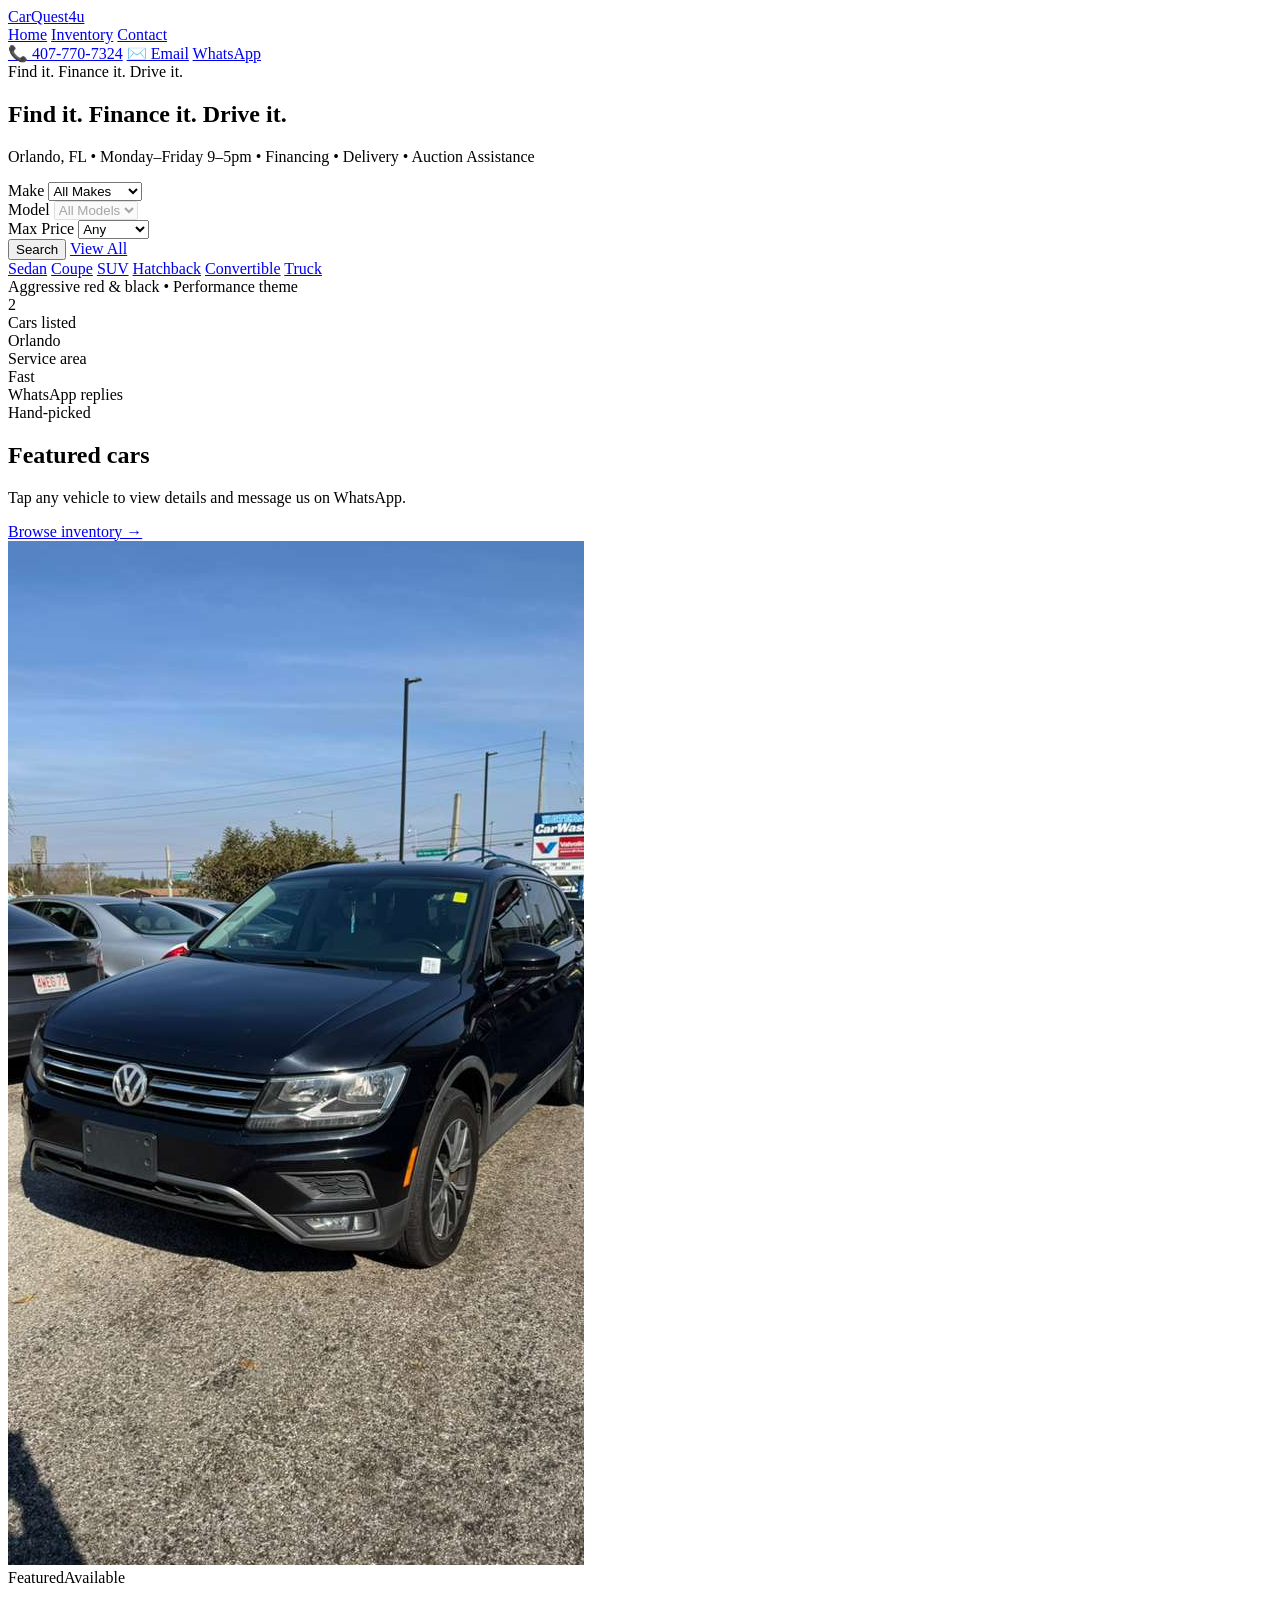
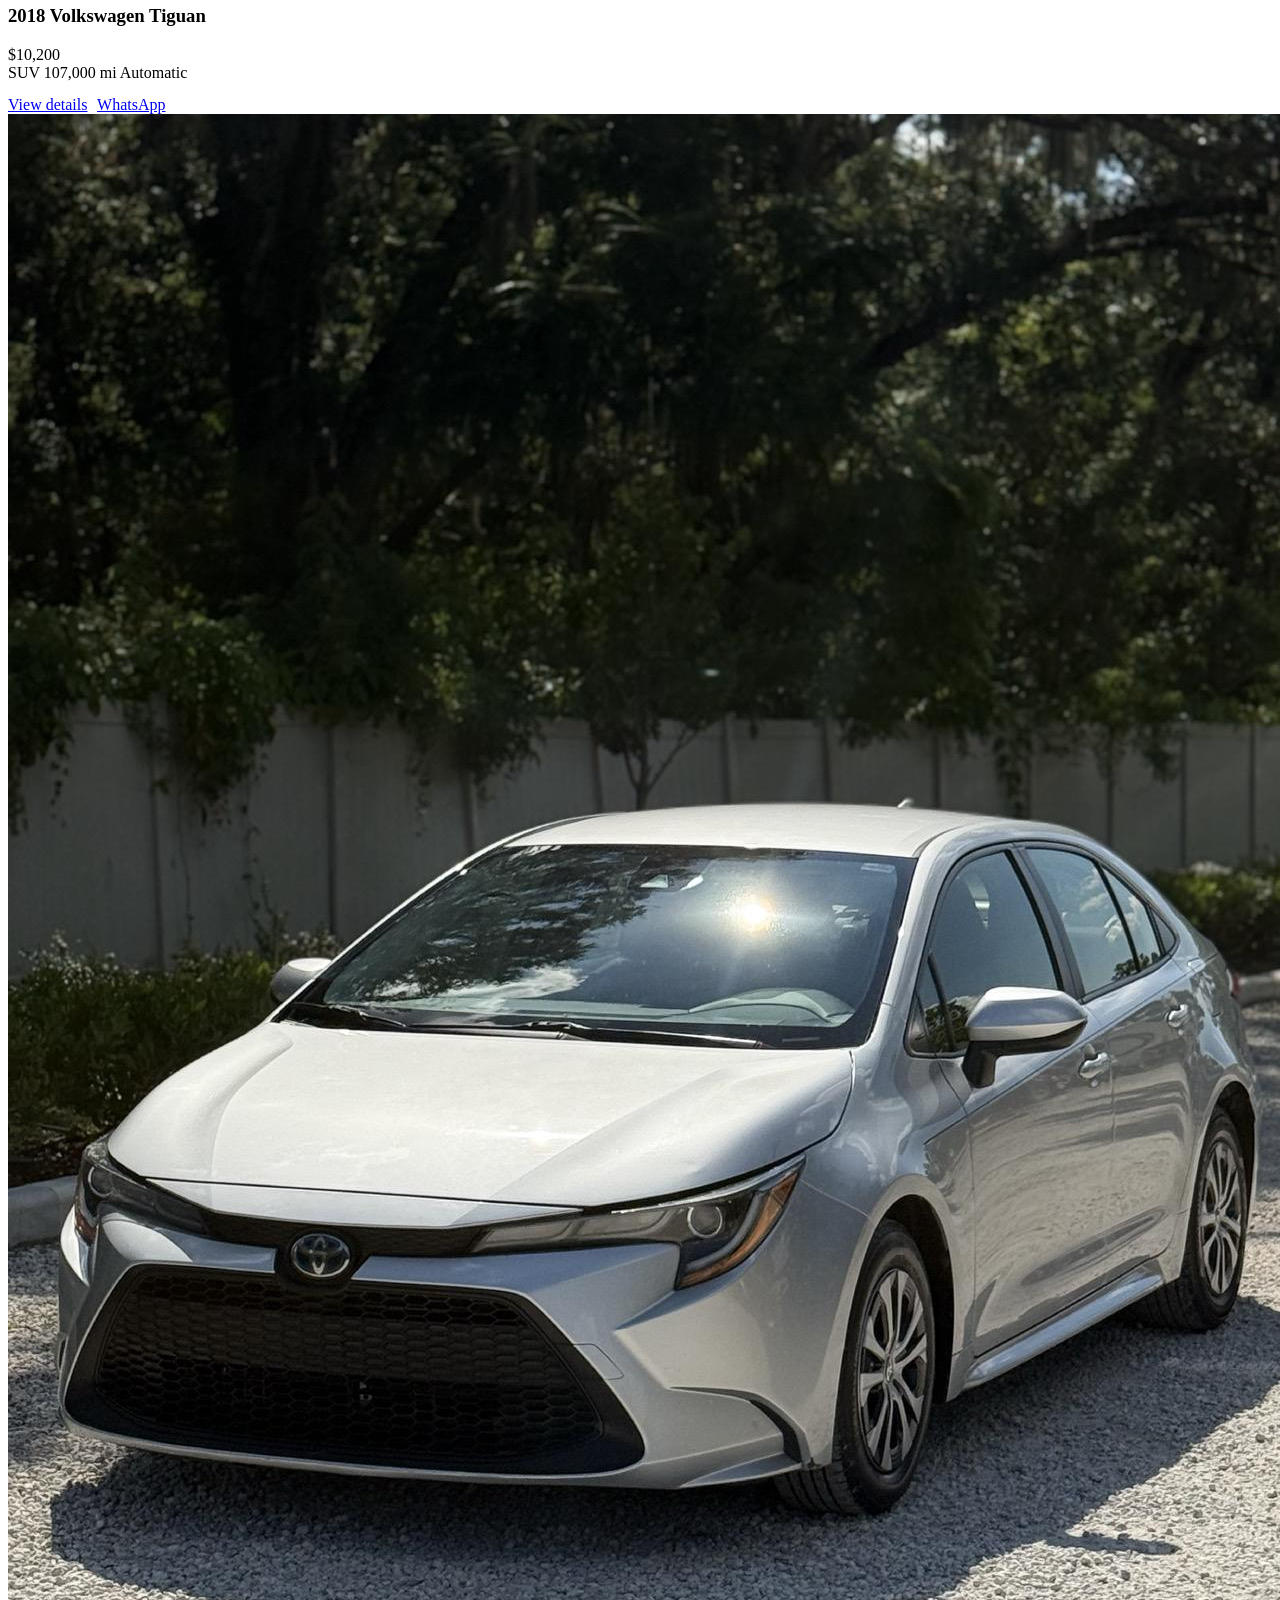
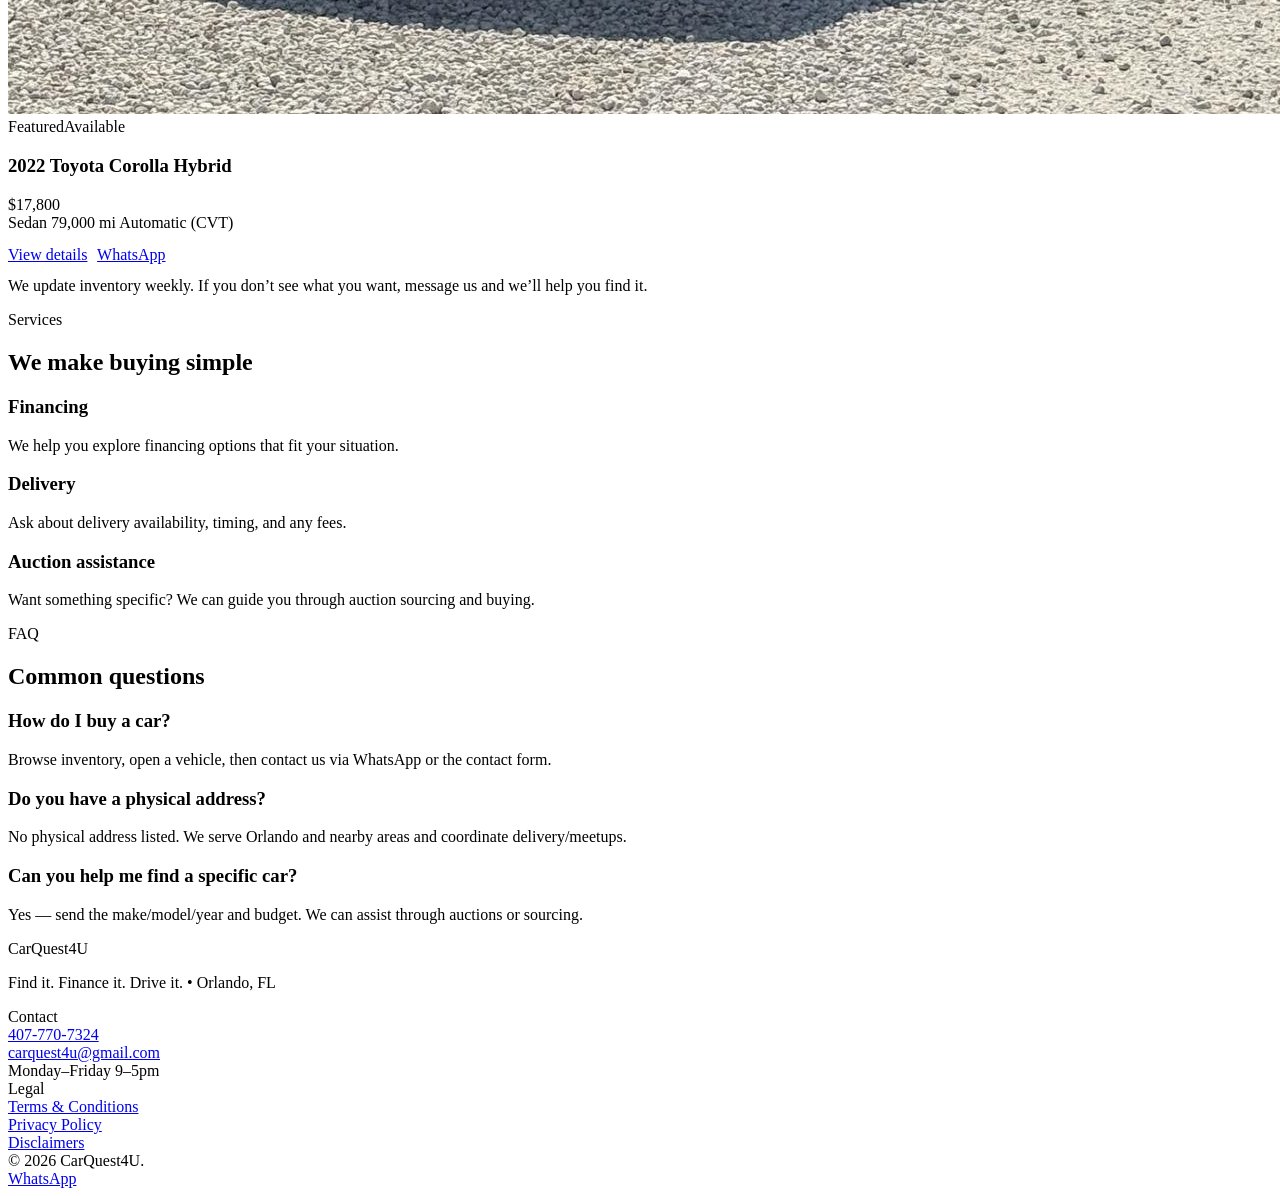
==== commit afeb5d63: "Update index.html" ====
--- a/index.html
+++ b/index.html
@@ -4,68 +4,198 @@
   <meta charset="utf-8" />
   <meta name="viewport" content="width=device-width, initial-scale=1" />
   <title>CarQuest4U | Find it. Finance it. Drive it.</title>
-  <meta name="description" content="CarQuest4U in Orlando, FL." />
   <link rel="stylesheet" href="assets/style.css" />
+  <meta name="description" content="CarQuest4U in Orlando, FL. Browse our newest vehicles and contact us fast on WhatsApp." />
 </head>
-
 <body>
 
-<header class="topbar">
-  <div class="wrap topbar__inner">
-
-    <a class="brand" href="index.html">CarQuest<span>4u</span></a>
-
-    <nav class="nav">
-      <a href="index.html" data-nav="home">Home</a>
-      <a href="inventory.html" data-nav="inventory">Inventory</a>
-      <a href="contact.html" data-nav="contact">Contact</a>
-    </nav>
-
-    <div class="topbar__cta">
-      <a class="pill" href="tel:+14077707324">📞 407-770-7324</a>
-      <a class="pill" href="mailto:carquest4u@gmail.com">✉️ Email</a>
-      <a class="pill pill--whatsapp" target="_blank" href="https://wa.me/14077707324">WhatsApp</a>
+  <header class="topbar">
+    <div class="wrap topbar__inner">
+      <!-- TEXT BRAND ONLY -->
+      <a class="brand" href="index.html">CarQuest<span>4u</span></a>
+
+      <nav class="nav">
+        <a href="index.html" data-nav="home">Home</a>
+        <a href="inventory.html" data-nav="inventory">Inventory</a>
+        <a href="contact.html" data-nav="contact">Contact</a>
+      </nav>
+
+      <div class="topbar__cta">
+        <a class="pill" href="tel:+14077707324">📞 407-770-7324</a>
+        <a class="pill" href="mailto:carquest4u@gmail.com">✉️ Email</a>
+        <a class="pill pill--whatsapp" target="_blank" rel="noopener" href="https://wa.me/14077707324">WhatsApp</a>
+      </div>
     </div>
-
-  </div>
-</header>
-
-<script>
-document.addEventListener('DOMContentLoaded', () => {
-  const page = location.pathname.split('/').pop() || 'index.html';
-  const key = page.includes('inventory') ? 'inventory' :
-              page.includes('contact') ? 'contact' : 'home';
-  document.querySelectorAll('[data-nav]').forEach(a =>
-    a.classList.toggle('is-active', a.dataset.nav === key)
-  );
-});
-</script>
-
-<main>
-
-<section class="hero">
-  <div class="wrap">
-    <h1>Find it. Finance it. Drive it.</h1>
-    <p class="muted">Orlando, FL • Monday–Friday 9–5pm • Financing • Delivery • Auction Assistance</p>
-  </div>
-</section>
-
-<section class="section">
-  <div class="wrap">
-    <h2>Featured Cars</h2>
-    <div class="grid" id="newestGrid"></div>
-  </div>
-</section>
-
-</main>
-
-<footer class="footer">
-  <div class="wrap footer__bottom muted">
-    © <span id="year"></span> CarQuest4U
-  </div>
-</footer>
-
-<script src="assets/app.js"></script>
-
+  </header>
+
+  <!-- NAV ACTIVE STATE (must stay INSIDE script tags) -->
+  <script>
+    document.addEventListener('DOMContentLoaded', () => {
+      const page = location.pathname.split('/').pop() || 'index.html';
+      const key = page.includes('inventory') ? 'inventory' : page.includes('contact') ? 'contact' : 'home';
+      document.querySelectorAll('[data-nav]').forEach(a => a.classList.toggle('is-active', a.dataset.nav === key));
+    });
+  </script>
+
+  <main>
+    <section class="hero">
+      <div class="wrap hero__grid">
+        <div class="hero__copy">
+          <div class="kicker">Find it. Finance it. Drive it.</div>
+          <h1>Find it. Finance it. Drive it.</h1>
+          <p class="muted">Orlando, FL • Monday–Friday 9–5pm • Financing • Delivery • Auction Assistance</p>
+
+          <form class="card hero__search" id="homeSearchForm">
+            <div class="field">
+              <label for="makeSelect">Make</label>
+              <select id="makeSelect"><option value="">All Makes</option></select>
+            </div>
+            <div class="field">
+              <label for="modelSelect">Model</label>
+              <select id="modelSelect" disabled><option value="">All Models</option></select>
+            </div>
+            <div class="field">
+              <label for="maxPrice">Max Price</label>
+              <select id="maxPrice">
+                <option value="">Any</option>
+                <option value="5000">$5,000</option>
+                <option value="10000">$10,000</option>
+                <option value="15000">$15,000</option>
+                <option value="20000">$20,000</option>
+                <option value="30000">$30,000</option>
+                <option value="50000">$50,000</option>
+              </select>
+            </div>
+            <button class="btn btn--primary" type="submit">Search</button>
+            <a class="btn btn--ghost" href="inventory.html">View All</a>
+          </form>
+
+          <div class="chips" aria-label="Browse by body type">
+            <a class="chip" href="inventory.html?type=Sedan">Sedan</a>
+            <a class="chip" href="inventory.html?type=Coupe">Coupe</a>
+            <a class="chip" href="inventory.html?type=SUV">SUV</a>
+            <a class="chip" href="inventory.html?type=Hatchback">Hatchback</a>
+            <a class="chip" href="inventory.html?type=Convertible">Convertible</a>
+            <a class="chip" href="inventory.html?type=Truck">Truck</a>
+          </div>
+        </div>
+
+        <div class="hero__visual card">
+          <div class="hero__badge">Aggressive red & black • Performance theme</div>
+          <div class="hero__img" aria-hidden="true"></div>
+          <div class="hero__stats">
+            <div class="stat">
+              <div class="stat__num" id="statCars">—</div>
+              <div class="stat__label">Cars listed</div>
+            </div>
+            <div class="stat">
+              <div class="stat__num">Orlando</div>
+              <div class="stat__label">Service area</div>
+            </div>
+            <div class="stat">
+              <div class="stat__num">Fast</div>
+              <div class="stat__label">WhatsApp replies</div>
+            </div>
+          </div>
+        </div>
+      </div>
+    </section>
+
+    <section class="section">
+      <div class="wrap">
+        <div class="section__head">
+          <div>
+            <div class="kicker">Hand-picked</div>
+            <h2>Featured cars</h2>
+            <p class="muted">Tap any vehicle to view details and message us on WhatsApp.</p>
+          </div>
+          <a class="link" href="inventory.html">Browse inventory →</a>
+        </div>
+
+        <div class="grid" id="newestGrid" aria-live="polite"></div>
+        <p class="muted small" style="margin-top:.8rem;">We update inventory weekly. If you don’t see what you want, message us and we’ll help you find it.</p>
+      </div>
+    </section>
+
+    <section class="section section--alt">
+      <div class="wrap">
+        <div class="section__head">
+          <div>
+            <div class="kicker">Services</div>
+            <h2>We make buying simple</h2>
+          </div>
+        </div>
+
+        <div class="features">
+          <article class="feature card">
+            <h3>Financing</h3>
+            <p class="muted">We help you explore financing options that fit your situation.</p>
+          </article>
+          <article class="feature card">
+            <h3>Delivery</h3>
+            <p class="muted">Ask about delivery availability, timing, and any fees.</p>
+          </article>
+          <article class="feature card">
+            <h3>Auction assistance</h3>
+            <p class="muted">Want something specific? We can guide you through auction sourcing and buying.</p>
+          </article>
+        </div>
+      </div>
+    </section>
+
+    <section class="section">
+      <div class="wrap">
+        <div class="section__head">
+          <div>
+            <div class="kicker">FAQ</div>
+            <h2>Common questions</h2>
+          </div>
+        </div>
+
+        <div class="features">
+          <article class="feature card">
+            <h3>How do I buy a car?</h3>
+            <p class="muted">Browse inventory, open a vehicle, then contact us via WhatsApp or the contact form.</p>
+          </article>
+          <article class="feature card">
+            <h3>Do you have a physical address?</h3>
+            <p class="muted">No physical address listed. We serve Orlando and nearby areas and coordinate delivery/meetups.</p>
+          </article>
+          <article class="feature card">
+            <h3>Can you help me find a specific car?</h3>
+            <p class="muted">Yes — send the make/model/year and budget. We can assist through auctions or sourcing.</p>
+          </article>
+        </div>
+      </div>
+    </section>
+  </main>
+
+  <footer class="footer">
+    <div class="wrap footer__grid">
+      <div>
+        <div class="footer__brand">CarQuest4U</div>
+        <p class="muted">Find it. Finance it. Drive it. • Orlando, FL</p>
+      </div>
+      <div>
+        <div class="footer__title">Contact</div>
+        <a href="tel:+14077707324">407-770-7324</a><br />
+        <a href="mailto:carquest4u@gmail.com">carquest4u@gmail.com</a><br />
+        <span class="muted">Monday–Friday 9–5pm</span>
+      </div>
+      <div>
+        <div class="footer__title">Legal</div>
+        <a href="terms.html">Terms & Conditions</a><br />
+        <a href="privacy.html">Privacy Policy</a><br />
+        <a href="disclaimers.html">Disclaimers</a>
+      </div>
+    </div>
+    <div class="wrap footer__bottom muted">© <span id="year"></span> CarQuest4U.</div>
+  </footer>
+
+  <a class="float-whatsapp" target="_blank" rel="noopener" href="https://wa.me/14077707324" aria-label="Chat on WhatsApp">
+    WhatsApp
+  </a>
+
+  <script src="assets/app.js"></script>
 </body>
 </html>
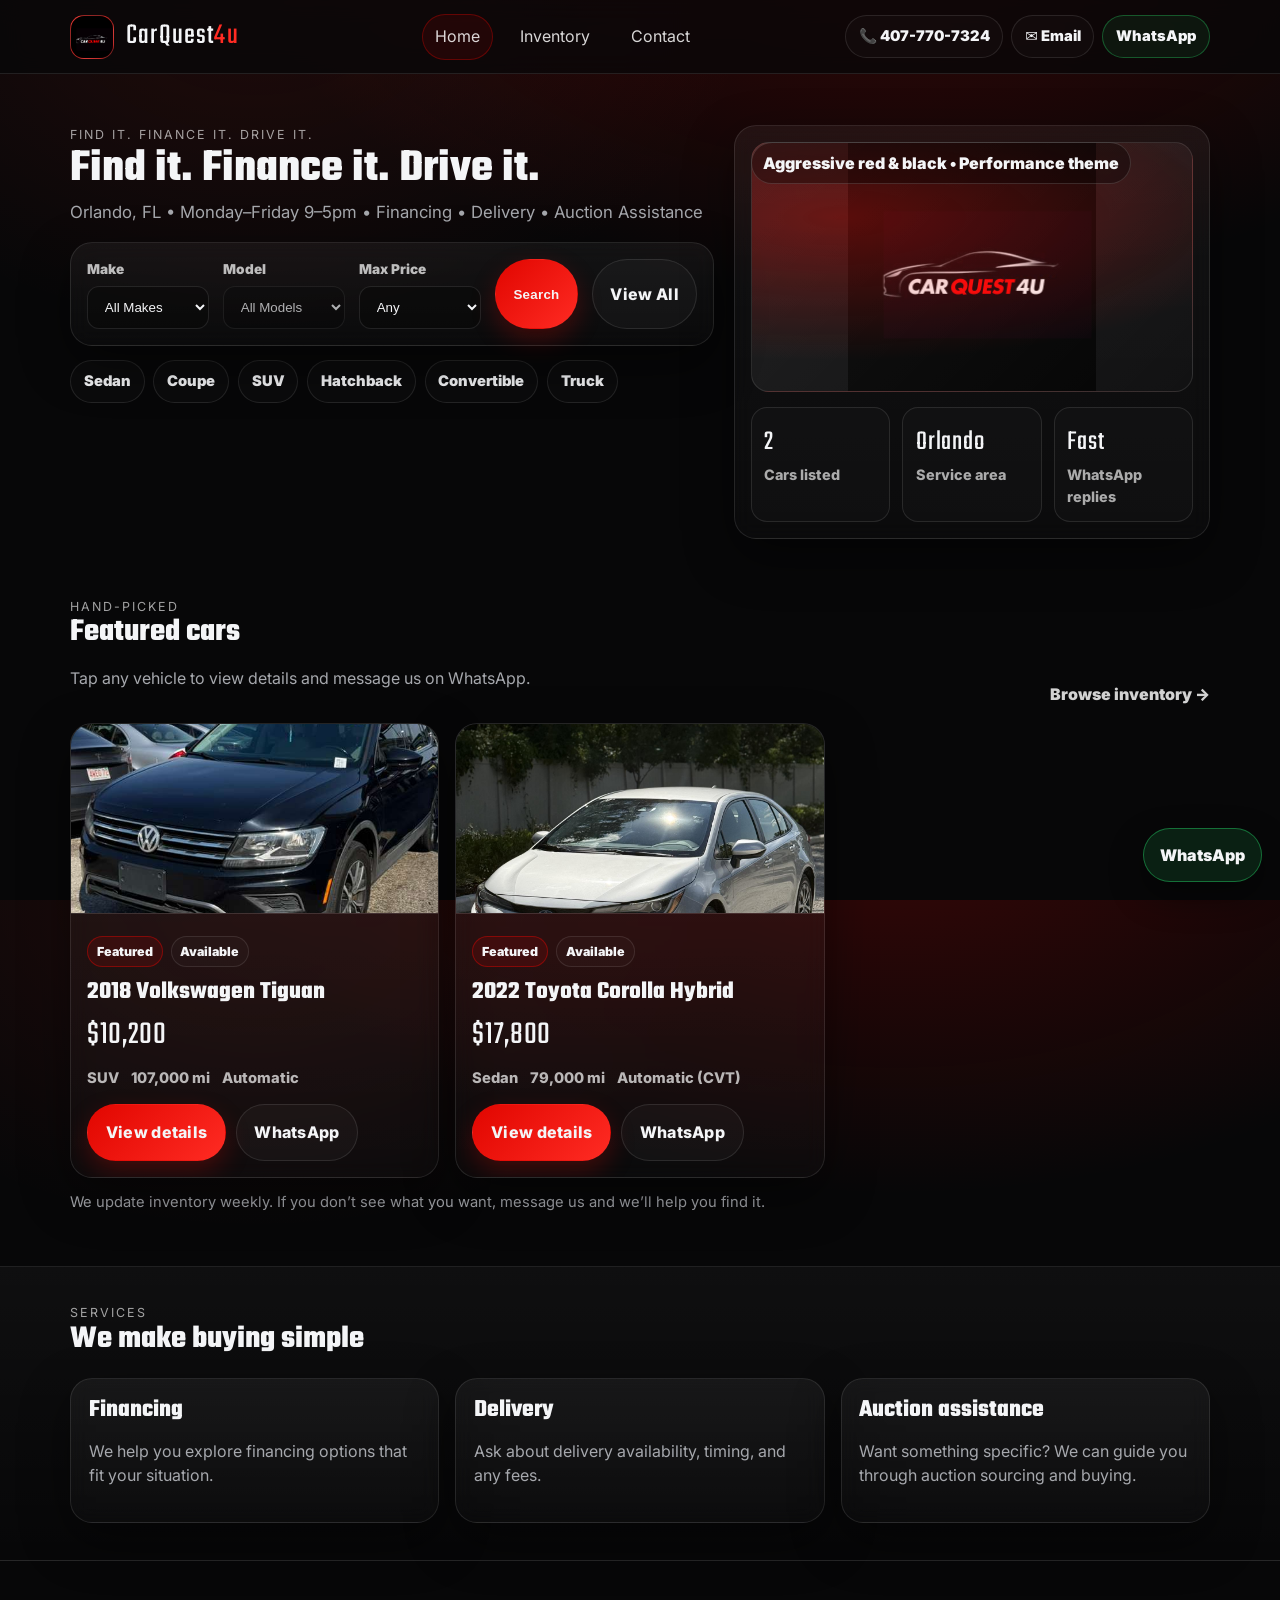
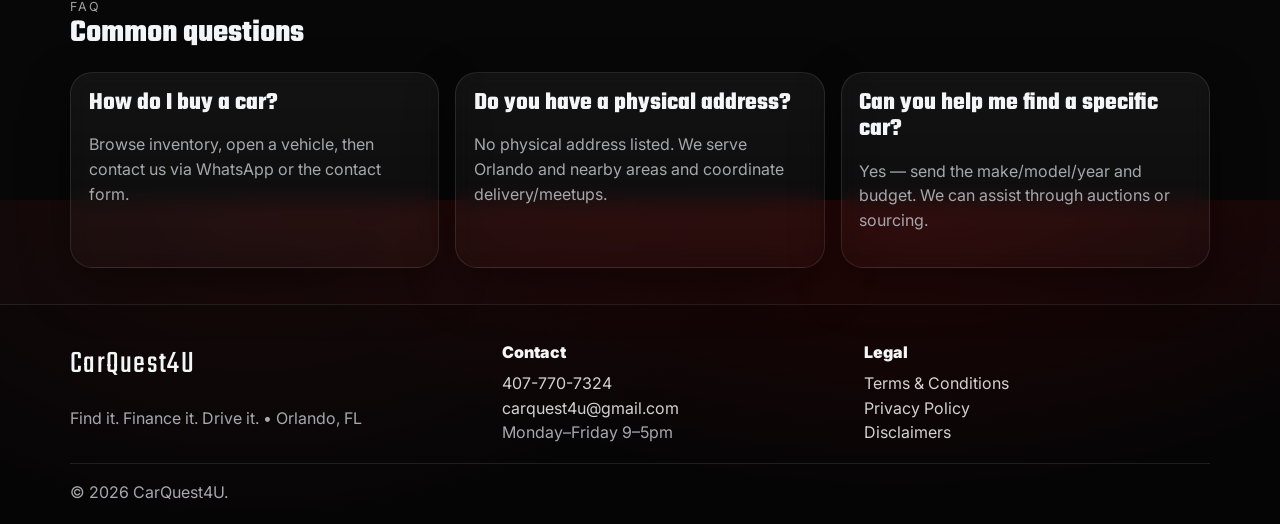
==== commit 528e1725: "Restore stylesheet and unify branded header markup" ====
--- a/index.html
+++ b/index.html
@@ -12,7 +12,10 @@
   <header class="topbar">
     <div class="wrap topbar__inner">
       <!-- TEXT BRAND ONLY -->
-      <a class="brand" href="index.html">CarQuest<span>4u</span></a>
+      <a class="brand" href="index.html">
+        <span class="brand__mark"></span>
+        <span class="brand__name">CarQuest<span>4u</span></span>
+      </a>
 
       <nav class="nav">
         <a href="index.html" data-nav="home">Home</a>
--- a/assets/style.css
+++ b/assets/style.css
@@ -1,202 +1,191 @@
-<!doctype html>
-<html lang="en">
-<head>
-  <meta charset="utf-8" />
-  <meta name="viewport" content="width=device-width, initial-scale=1" />
-  <title>CarQuest4U | Find it. Finance it. Drive it.</title>
-  <link rel="stylesheet" href="assets/style.css" />
-  <meta name="description" content="CarQuest4U in Orlando, FL. Browse our newest vehicles and contact us fast on WhatsApp." />
-</head>
-<body>
-<header class="topbar">
-  <div class="wrap topbar__inner">
-    <a class="brand" href="index.html">CarQuest<span>4u</span></a>
+/* CarQuest4U — Red & Black aggressive performance theme */
+@import url('https://fonts.googleapis.com/css2?family=Teko:wght@400;500;600;700&family=Inter:wght@400;500;600;700&display=swap');
 
-    <nav class="nav">
-      <a href="index.html" data-nav="home">Home</a>
-      <a href="inventory.html" data-nav="inventory">Inventory</a>
-      <a href="contact.html" data-nav="contact">Contact</a>
-    </nav>
+:root{
+  --bg:#070708;
+  --panel:#0f1012;
+  --text:#f4f5f7;
+  --muted:#a6a8ad;
+  --red:#e10600;
+  --red2:#ff2b23;
+  --line:rgba(255,255,255,.10);
+  --shadow:0 18px 50px rgba(0,0,0,.45);
+  --radius:16px;
+  --radius2:22px;
+}
 
-    <div class="topbar__cta">
-      <a class="pill" href="tel:+14077707324">📞 407-770-7324</a>
-      <a class="pill" href="mailto:carquest4u@gmail.com">✉️ Email</a>
-      <a class="pill pill--whatsapp" target="_blank" rel="noopener" href="https://wa.me/14077707324">WhatsApp</a>
-    </div>
-</header>
-<script>
-  document.addEventListener('DOMContentLoaded', () => {
-    const page = location.pathname.split('/').pop() || 'index.html';
-    const key = page.includes('inventory') ? 'inventory' : page.includes('contact') ? 'contact' : 'home';
-    document.querySelectorAll('[data-nav]').forEach(a => a.classList.toggle('is-active', a.dataset.nav === key));
-  });
-</script>
-  document.addEventListener('DOMContentLoaded', () => {
-    const page = location.pathname.split('/').pop() || 'index.html';
-    const key = page.includes('inventory') ? 'inventory' : page.includes('contact') ? 'contact' : 'home';
-    document.querySelectorAll('[data-nav]').forEach(a => a.classList.toggle('is-active', a.dataset.nav === key));
-  });
-</script>
+*{box-sizing:border-box}
+html,body{height:100%}
+body{
+  margin:0;
+  background:
+    radial-gradient(1200px 700px at 70% -10%, rgba(225,6,0,.22), transparent 55%),
+    radial-gradient(900px 600px at 20% 0%, rgba(255,43,35,.10), transparent 55%),
+    var(--bg);
+  color:var(--text);
+  font-family:Inter, system-ui, -apple-system, Segoe UI, Roboto, Arial, sans-serif;
+  line-height:1.55;
+}
+a{color:inherit;text-decoration:none}
+img{max-width:100%;display:block}
+.wrap{width:min(1140px,92vw);margin:0 auto}
+.muted{color:var(--muted)}
+.kicker{letter-spacing:.16em;text-transform:uppercase;font-size:.78rem;color:rgba(255,255,255,.62)}
+h1,h2,h3{margin:0 0 .35rem;line-height:1.05;font-family:Teko, Inter, sans-serif}
+h1{font-size:clamp(2.4rem,3.6vw,3.6rem)}
+h2{font-size:clamp(1.9rem,2.5vw,2.6rem)}
+h3{font-size:1.55rem}
 
-<main>
-  <section class="hero">
-    <div class="wrap hero__grid">
-      <div class="hero__copy">
-        <div class="kicker">Find it. Finance it. Drive it.</div>
-        <h1>Find it. Finance it. Drive it.</h1>
-        <p class="muted">Orlando, FL • Monday–Friday 9–5pm • Financing • Delivery • Auction Assistance</p>
+.btn{
+  display:inline-flex;align-items:center;justify-content:center;gap:.55rem;
+  padding:.95rem 1.1rem;border-radius:999px;border:1px solid var(--line);
+  background:transparent;color:var(--text);font-weight:800;letter-spacing:.02em;
+  cursor:pointer;transition:transform .12s ease, box-shadow .12s ease, background .12s ease, border-color .12s ease;
+}
+.btn:hover{transform:translateY(-1px);border-color:rgba(255,255,255,.20)}
+.btn--primary{
+  background:linear-gradient(135deg,var(--red),var(--red2));
+  border-color:transparent;box-shadow:0 10px 24px rgba(225,6,0,.25);
+}
+.btn--primary:hover{box-shadow:0 14px 30px rgba(225,6,0,.32)}
+.btn--ghost{background:rgba(255,255,255,.03)}
 
-        <form class="card hero__search" id="homeSearchForm">
-          <div class="field">
-            <label for="makeSelect">Make</label>
-            <select id="makeSelect"><option value="">All Makes</option></select>
-          </div>
-          <div class="field">
-            <label for="modelSelect">Model</label>
-            <select id="modelSelect" disabled><option value="">All Models</option></select>
-          </div>
-          <div class="field">
-            <label for="maxPrice">Max Price</label>
-            <select id="maxPrice">
-              <option value="">Any</option>
-              <option value="5000">$5,000</option>
-              <option value="10000">$10,000</option>
-              <option value="15000">$15,000</option>
-              <option value="20000">$20,000</option>
-              <option value="30000">$30,000</option>
-              <option value="50000">$50,000</option>
-            </select>
-          </div>
-          <button class="btn btn--primary" type="submit">Search</button>
-          <a class="btn btn--ghost" href="inventory.html">View All</a>
-        </form>
+.card{
+  background:linear-gradient(180deg,rgba(255,255,255,.05),rgba(255,255,255,.02));
+  border:1px solid var(--line);
+  border-radius:var(--radius2);
+  box-shadow:var(--shadow);
+  backdrop-filter:blur(10px);
+}
 
-        <div class="chips" aria-label="Browse by body type">
-          <a class="chip" href="inventory.html?type=Sedan">Sedan</a>
-          <a class="chip" href="inventory.html?type=Coupe">Coupe</a>
-          <a class="chip" href="inventory.html?type=SUV">SUV</a>
-          <a class="chip" href="inventory.html?type=Hatchback">Hatchback</a>
-          <a class="chip" href="inventory.html?type=Convertible">Convertible</a>
-          <a class="chip" href="inventory.html?type=Truck">Truck</a>
-        </div>
-      </div>
+.topbar{
+  position:sticky;top:0;z-index:40;
+  background:rgba(7,7,8,.75);
+  border-bottom:1px solid var(--line);
+  backdrop-filter:blur(12px);
+}
+.topbar__inner{display:flex;align-items:center;justify-content:space-between;padding:.85rem 0;gap:1rem}
+.brand{display:flex;align-items:center;gap:.75rem;min-width:210px}
+.brand__mark{
+  width:44px;height:44px;border-radius:14px;
+  background:radial-gradient(circle at 30% 30%, rgba(255,255,255,.18), transparent 55%),
+            linear-gradient(135deg,var(--red),#5b0000);
+  border:1px solid rgba(255,255,255,.14);
+  display:grid;place-items:center;overflow:hidden;
+}
+.brand__mark img{width:44px;height:44px;object-fit:cover}
+.brand__name{font-family:Teko,sans-serif;font-size:1.85rem;letter-spacing:.04em}
+.brand__name span{color:var(--red2)}
+.nav{display:flex;gap:.9rem;flex-wrap:wrap}
+.nav a{padding:.6rem .75rem;border-radius:999px;border:1px solid transparent;color:rgba(255,255,255,.84)}
+.nav a:hover{border-color:rgba(255,255,255,.14);background:rgba(255,255,255,.03)}
+.nav a.is-active{border-color:rgba(225,6,0,.35);background:rgba(225,6,0,.10)}
+.topbar__cta{display:flex;gap:.5rem;align-items:center;flex-wrap:wrap;justify-content:flex-end}
+.pill{display:inline-flex;align-items:center;justify-content:center;padding:.55rem .8rem;border-radius:999px;border:1px solid var(--line);background:rgba(255,255,255,.02);font-weight:900;font-size:.92rem}
+.pill--whatsapp{border-color:rgba(37,211,102,.35);background:rgba(37,211,102,.08)}
 
-      <div class="hero__visual card">
-        <div class="hero__badge">Aggressive red & black • Performance theme</div>
-        <div class="hero__img" aria-hidden="true"></div>
-        <div class="hero__stats">
-          <div class="stat">
-            <div class="stat__num" id="statCars">—</div>
-            <div class="stat__label">Cars listed</div>
-          </div>
-          <div class="stat">
-            <div class="stat__num">Orlando</div>
-            <div class="stat__label">Service area</div>
-          </div>
-          <div class="stat">
-            <div class="stat__num">Fast</div>
-            <div class="stat__label">WhatsApp replies</div>
-          </div>
-        </div>
-      </div>
-    </div>
-  </section>
+.hero{padding:3.2rem 0 1.3rem}
+.hero__grid{display:grid;grid-template-columns:1.15fr .85fr;gap:1.2rem;align-items:stretch}
+.hero__copy p{margin:.35rem 0 1rem;font-size:1.05rem}
+.hero__search{padding:1rem;display:grid;grid-template-columns:1fr 1fr 1fr auto auto;gap:.85rem;margin:1.1rem 0 .9rem}
+.field{display:flex;flex-direction:column;gap:.35rem}
+label{font-size:.85rem;color:rgba(255,255,255,.72);font-weight:900}
+input,select,textarea{padding:.75rem .8rem;border-radius:12px;border:1px solid var(--line);background:rgba(0,0,0,.25);color:var(--text);outline:none}
+textarea{min-height:140px;resize:vertical}
+input:focus,select:focus,textarea:focus{border-color:rgba(225,6,0,.45);box-shadow:0 0 0 4px rgba(225,6,0,.12)}
+.chips{display:flex;flex-wrap:wrap;gap:.55rem}
+.chip{padding:.55rem .8rem;border-radius:999px;border:1px solid var(--line);background:rgba(255,255,255,.02);font-weight:900;font-size:.92rem}
+.chip:hover{border-color:rgba(225,6,0,.35);background:rgba(225,6,0,.10)}
 
-  <section class="section">
-    <div class="wrap">
-      <div class="section__head">
-        <div>
-          <div class="kicker">Hand-picked</div>
-          <h2>Featured cars</h2>
-          <p class="muted">Tap any vehicle to view details and message us on WhatsApp.</p>
-        </div>
-        <a class="link" href="inventory.html">Browse inventory →</a>
-      </div>
+.hero__visual{padding:1rem;position:relative;overflow:hidden}
+.hero__badge{position:absolute;top:1rem;left:1rem;padding:.45rem .7rem;border-radius:999px;border:1px solid rgba(255,255,255,.14);background:rgba(0,0,0,.35);font-weight:900;z-index:2}
+.hero__img{
+  height:250px;border-radius:18px;border:1px solid rgba(255,255,255,.10);
+  background:
+    radial-gradient(800px 260px at 20% 30%, rgba(225,6,0,.35), transparent 55%),
+    linear-gradient(135deg, rgba(255,255,255,.08), rgba(255,255,255,.02)),
+    url('images/logo.jpeg') center/contain no-repeat;
+}
+.hero__stats{display:grid;grid-template-columns:repeat(3,1fr);gap:.75rem;margin-top:.9rem}
+.stat{padding:.8rem;border-radius:16px;border:1px solid var(--line);background:rgba(255,255,255,.02)}
+.stat__num{font-family:Teko;font-size:1.75rem;letter-spacing:.03em}
+.stat__label{color:rgba(255,255,255,.65);font-size:.9rem;font-weight:800}
 
-      <div class="grid" id="newestGrid" aria-live="polite"></div>
-      <p class="muted small" style="margin-top:.8rem;">We update inventory weekly. If you don’t see what you want, message us and we’ll help you find it.</p>
-    </div>
-  </section>
+.section{padding:2.3rem 0}
+.section--alt{background:linear-gradient(180deg,rgba(255,255,255,.03),rgba(255,255,255,0));border-top:1px solid var(--line);border-bottom:1px solid var(--line)}
+.section__head{display:flex;align-items:flex-end;justify-content:space-between;gap:1rem;margin-bottom:1rem}
+.link{color:rgba(255,255,255,.82);font-weight:900}
+.link:hover{color:var(--red2)}
 
-  <section class="section section--alt">
-    <div class="wrap">
-      <div class="section__head">
-        <div>
-          <div class="kicker">Services</div>
-          <h2>We make buying simple</h2>
-        </div>
-      </div>
+.grid{display:grid;grid-template-columns:repeat(3,1fr);gap:1rem}
+.car-card{overflow:hidden}
+.car-card__img{height:190px;background:rgba(255,255,255,.03);border-bottom:1px solid var(--line)}
+.car-card__img img{width:100%;height:100%;object-fit:cover}
+.car-card__body{padding:1rem}
+.badges{display:flex;gap:.5rem;flex-wrap:wrap;margin:.4rem 0 .75rem}
+.badge{font-weight:900;font-size:.78rem;padding:.3rem .55rem;border-radius:999px;border:1px solid var(--line);background:rgba(255,255,255,.02)}
+.badge--hot{border-color:rgba(225,6,0,.45);background:rgba(225,6,0,.12)}
+.price{font-family:Teko;font-size:2.05rem;letter-spacing:.02em;margin:.35rem 0}
+.meta{display:flex;gap:.75rem;flex-wrap:wrap;color:rgba(255,255,255,.70);font-weight:800;font-size:.92rem}
 
-      <div class="features">
-        <article class="feature card">
-          <h3>Financing</h3>
-          <p class="muted">We help you explore financing options that fit your situation.</p>
-        </article>
-        <article class="feature card">
-          <h3>Delivery</h3>
-          <p class="muted">Ask about delivery availability, timing, and any fees.</p>
-        </article>
-        <article class="feature card">
-          <h3>Auction assistance</h3>
-          <p class="muted">Want something specific? We can guide you through auction sourcing and buying.</p>
-        </article>
-      </div>
-    </div>
-  </section>
+.features{display:grid;grid-template-columns:repeat(3,1fr);gap:1rem}
+.feature{padding:1.1rem}
+.promos{display:grid;grid-template-columns:repeat(2,1fr);gap:1rem}
+.promo{padding:1.1rem}
+.reviews{display:grid;grid-template-columns:repeat(3,1fr);gap:1rem}
+.review{padding:1.1rem}
 
-  <section class="section">
-    <div class="wrap">
-      <div class="section__head">
-        <div>
-          <div class="kicker">FAQ</div>
-          <h2>Common questions</h2>
-        </div>
-      </div>
+.page{padding:1.6rem 0 2.6rem}
+.page__head{display:flex;justify-content:space-between;gap:1rem;align-items:flex-end;margin-bottom:1.1rem}
+.filters{display:grid;grid-template-columns:1fr 1fr 1fr 1fr auto;gap:.75rem;margin-bottom:1.1rem}
+.notice{padding:.9rem 1rem;border-radius:16px;border:1px solid rgba(225,6,0,.35);background:rgba(225,6,0,.08);font-weight:800}
 
-      <div class="features">
-        <article class="feature card">
-          <h3>How do I buy a car?</h3>
-          <p class="muted">Browse inventory, open a vehicle, then contact us via WhatsApp or the contact form.</p>
-        </article>
-        <article class="feature card">
-          <h3>Do you have a physical address?</h3>
-          <p class="muted">No physical address listed. We serve Orlando and nearby areas and coordinate delivery/meetups.</p>
-        </article>
-        <article class="feature card">
-          <h3>Can you help me find a specific car?</h3>
-          <p class="muted">Yes — send the make/model/year and budget. We can assist through auctions or sourcing.</p>
-        </article>
-      </div>
-    </div>
-  </section>
-</main>
+.car-detail{display:grid;grid-template-columns:1.1fr .9fr;gap:1rem;align-items:start}
+.gallery{padding:1rem}
+.gallery__main{height:360px;border-radius:18px;border:1px solid var(--line);background:rgba(255,255,255,.03);overflow:hidden}
+.gallery__main img{width:100%;height:100%;object-fit:cover}
+.thumbs{display:grid;grid-template-columns:repeat(3,1fr);gap:.6rem;margin-top:.75rem}
+.thumb{height:90px;border-radius:14px;border:1px solid var(--line);overflow:hidden;background:rgba(255,255,255,.03);cursor:pointer}
+.thumb img{width:100%;height:100%;object-fit:cover}
+.details{padding:1rem}
+.specs{display:grid;grid-template-columns:repeat(2,1fr);gap:.65rem;margin:.85rem 0 1rem}
+.spec{padding:.75rem;border-radius:16px;border:1px solid var(--line);background:rgba(255,255,255,.02)}
+.spec b{display:block;font-size:.85rem;color:rgba(255,255,255,.65)}
+.spec span{font-weight:900}
 
-<footer class="footer">
-  <div class="wrap footer__grid">
-    <div>
-      <div class="footer__brand">CarQuest4U</div>
-      <p class="muted">Find it. Finance it. Drive it. • Orlando, FL</p>
-    </div>
-    <div>
-      <div class="footer__title">Contact</div>
-      <a href="tel:+14077707324">407-770-7324</a><br />
-      <a href="mailto:carquest4u@gmail.com">carquest4u@gmail.com</a><br />
-      <span class="muted">Monday–Friday 9–5pm</span>
-    </div>
-    <div>
-      <div class="footer__title">Legal</div>
-      <a href="terms.html">Terms & Conditions</a><br />
-      <a href="privacy.html">Privacy Policy</a><br />
-      <a href="disclaimers.html">Disclaimers</a>
-    </div>
-  </div>
-  <div class="wrap footer__bottom muted">© <span id="year"></span> CarQuest4U.</div>
-</footer>
+.map{border:1px solid var(--line);border-radius:var(--radius2);overflow:hidden;height:360px}
 
-<a class="float-whatsapp" target="_blank" rel="noopener" href="https://wa.me/14077707324" aria-label="Chat on WhatsApp">
-  WhatsApp
-</a>
+.footer{padding:2.2rem 0 1.2rem;border-top:1px solid var(--line);background:rgba(0,0,0,.25)}
+.footer__grid{display:grid;grid-template-columns:1.2fr 1fr 1fr;gap:1rem}
+.footer__brand{font-family:Teko;font-size:2rem;letter-spacing:.04em}
+.footer__title{font-weight:900;margin-bottom:.35rem}
+.footer a{color:rgba(255,255,255,.82)}
+.footer a:hover{color:var(--red2)}
+.footer__bottom{margin-top:1rem;padding-top:1rem;border-top:1px solid var(--line)}
+.float-whatsapp{
+  position:fixed;right:18px;bottom:18px;z-index:50;
+  padding:.85rem 1rem;border-radius:999px;background:rgba(37,211,102,.12);
+  border:1px solid rgba(37,211,102,.45);font-weight:900;box-shadow:0 14px 34px rgba(0,0,0,.45)
+}
+.float-whatsapp:hover{transform:translateY(-1px)}
+.small{font-size:.92rem}
+hr.sep{border:0;border-top:1px solid var(--line);margin:1.1rem 0}
 
-<script src="assets/app.js"></script>
-</body>
-</html>
+@media (max-width:980px){
+  .hero__grid{grid-template-columns:1fr}
+  .hero__search{grid-template-columns:1fr 1fr}
+  .grid{grid-template-columns:repeat(2,1fr)}
+  .features{grid-template-columns:1fr}
+  .reviews{grid-template-columns:1fr}
+  .promos{grid-template-columns:1fr}
+  .filters{grid-template-columns:1fr 1fr}
+  .car-detail{grid-template-columns:1fr}
+  .footer__grid{grid-template-columns:1fr}
+  .brand{min-width:unset}
+}
+@media (max-width:640px){
+  .hero__search{grid-template-columns:1fr}
+  .grid{grid-template-columns:1fr}
+  .filters{grid-template-columns:1fr}
+  .topbar__inner{flex-wrap:wrap}
+}
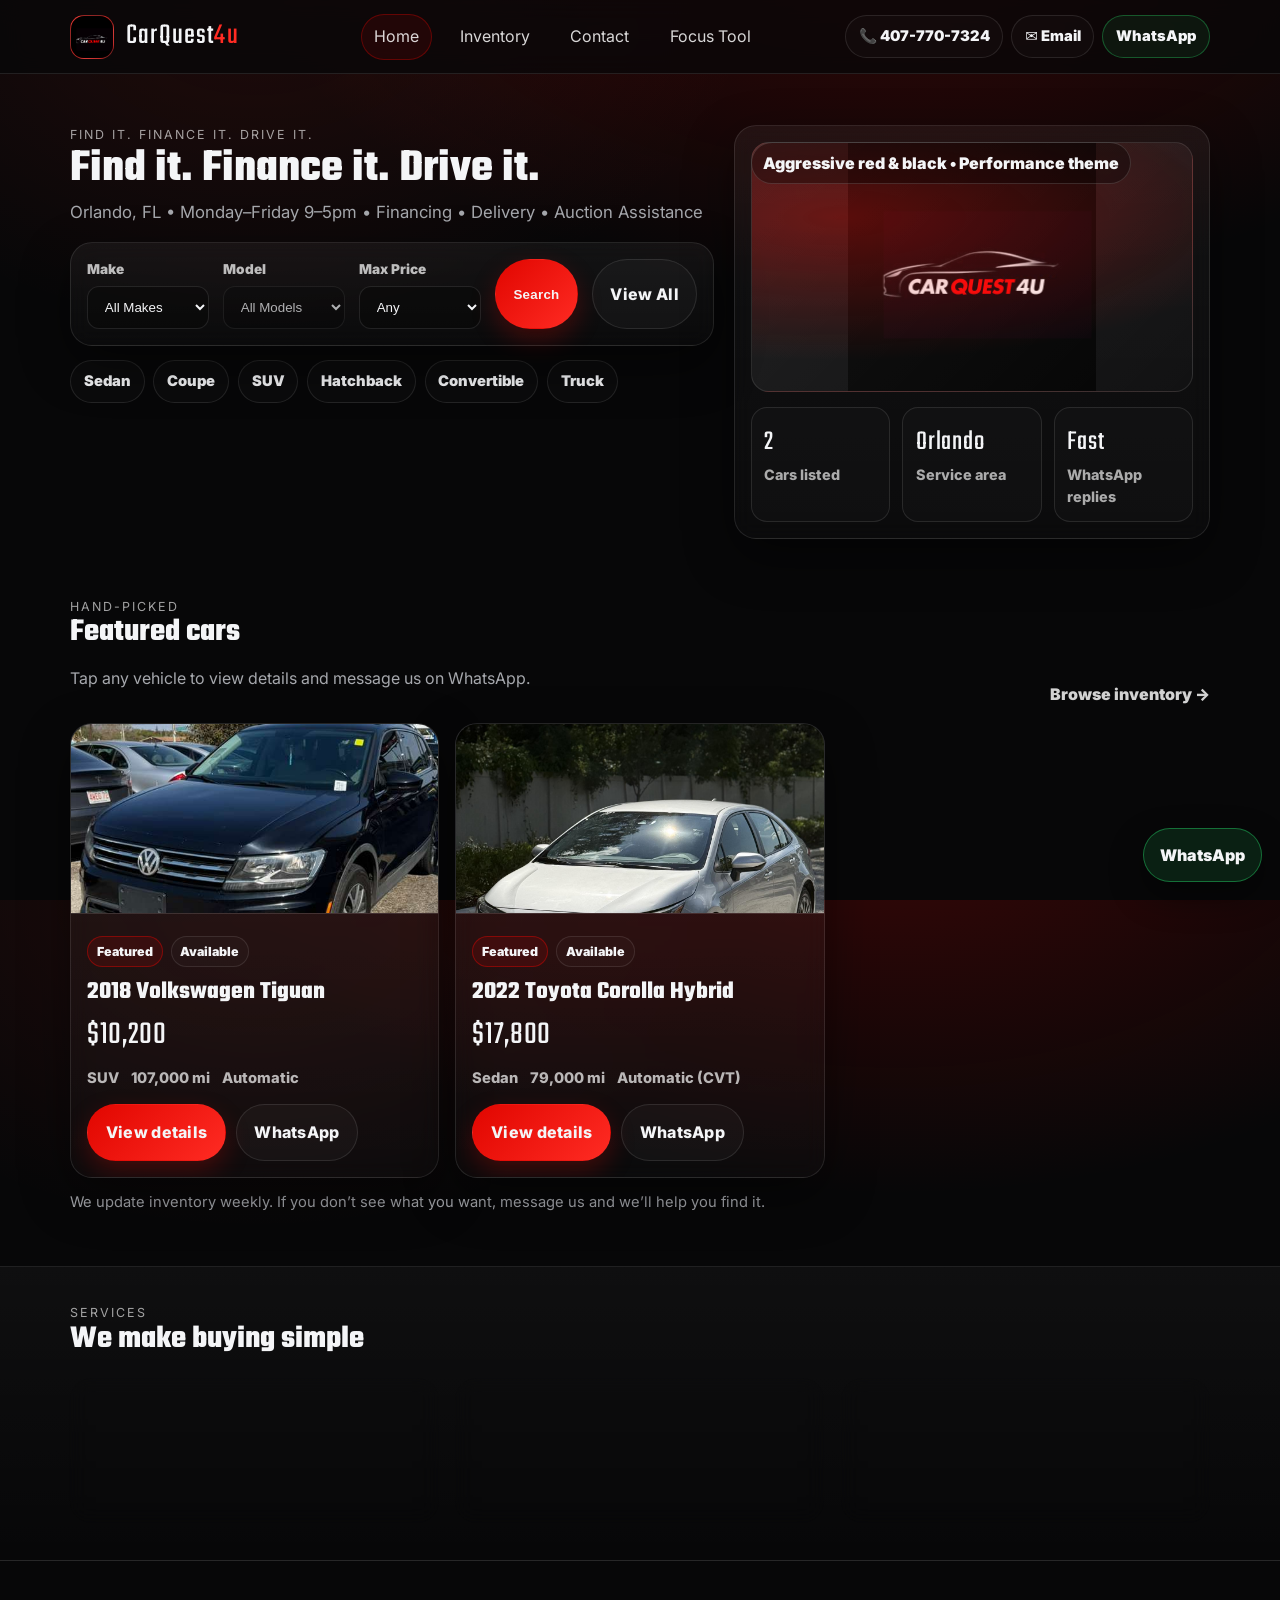
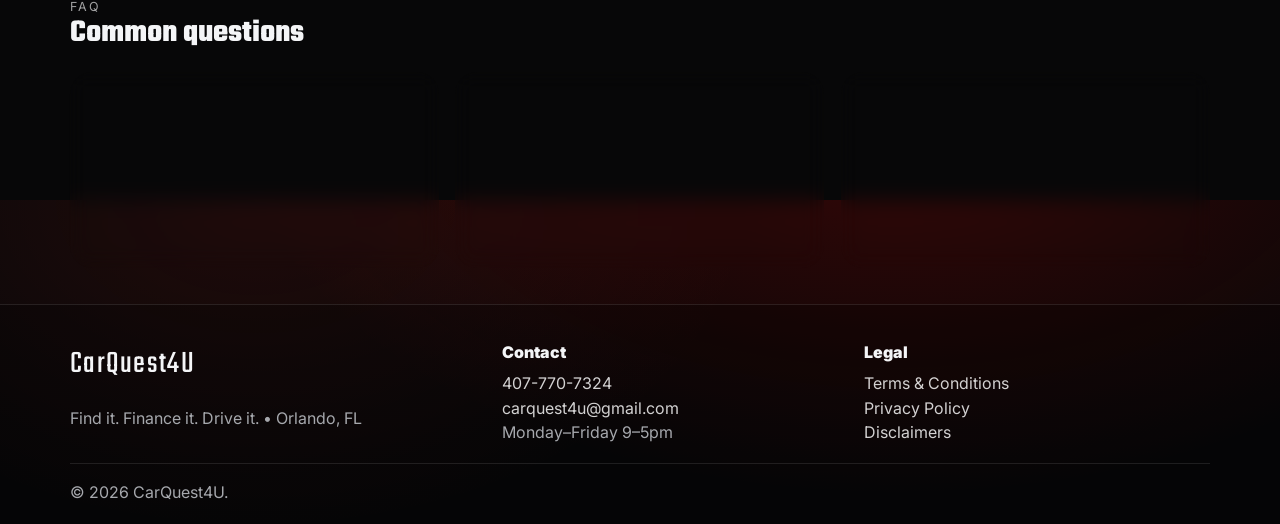
==== commit d3438c35: "Make focus preview tool discoverable from main navigation" ====
--- a/index.html
+++ b/index.html
@@ -21,6 +21,7 @@
         <a href="index.html" data-nav="home">Home</a>
         <a href="inventory.html" data-nav="inventory">Inventory</a>
         <a href="contact.html" data-nav="contact">Contact</a>
+        <a href="focus-tool.html" data-nav="focus">Focus Tool</a>
       </nav>
 
       <div class="topbar__cta">
--- a/assets/style.css
+++ b/assets/style.css
@@ -189,3 +189,57 @@
   .filters{grid-template-columns:1fr}
   .topbar__inner{flex-wrap:wrap}
 }
+
+.focus-editor{
+  position:relative;
+  margin-top:1rem;
+  border:1px solid var(--line);
+  border-radius:18px;
+  overflow:hidden;
+  background:rgba(0,0,0,.35);
+  aspect-ratio: 16 / 9;
+}
+.focus-editor img{
+  width:100%;
+  height:100%;
+  object-fit:contain;
+  user-select:none;
+  pointer-events:none;
+}
+.focus-marker{
+  position:absolute;
+  width:22px;
+  height:22px;
+  border:2px solid #fff;
+  border-radius:50%;
+  box-shadow:0 0 0 2px rgba(225,6,0,.6), 0 6px 16px rgba(0,0,0,.55);
+  transform:translate(-50%,-50%);
+  pointer-events:none;
+}
+.focus-marker::before,
+.focus-marker::after{
+  content:'';
+  position:absolute;
+  background:#fff;
+  left:50%;
+  top:50%;
+  transform:translate(-50%,-50%);
+}
+.focus-marker::before{ width:2px; height:30px; }
+.focus-marker::after{ width:30px; height:2px; }
+.focus-preview-grid{
+  margin-top:1rem;
+  display:grid;
+  grid-template-columns:repeat(3,1fr);
+  gap:1rem;
+}
+.focus-preview-card{ padding:1rem; }
+.focus-preview-frame{ border-radius:12px; overflow:hidden; border:1px solid var(--line); background:rgba(255,255,255,.03); }
+.focus-preview-frame img{ width:100%; height:100%; object-fit:cover; }
+.focus-preview-frame--card{ height:190px; }
+.focus-preview-frame--main{ height:360px; }
+.focus-preview-frame--thumb{ height:90px; }
+
+@media (max-width:980px){
+  .focus-preview-grid{ grid-template-columns:1fr; }
+}
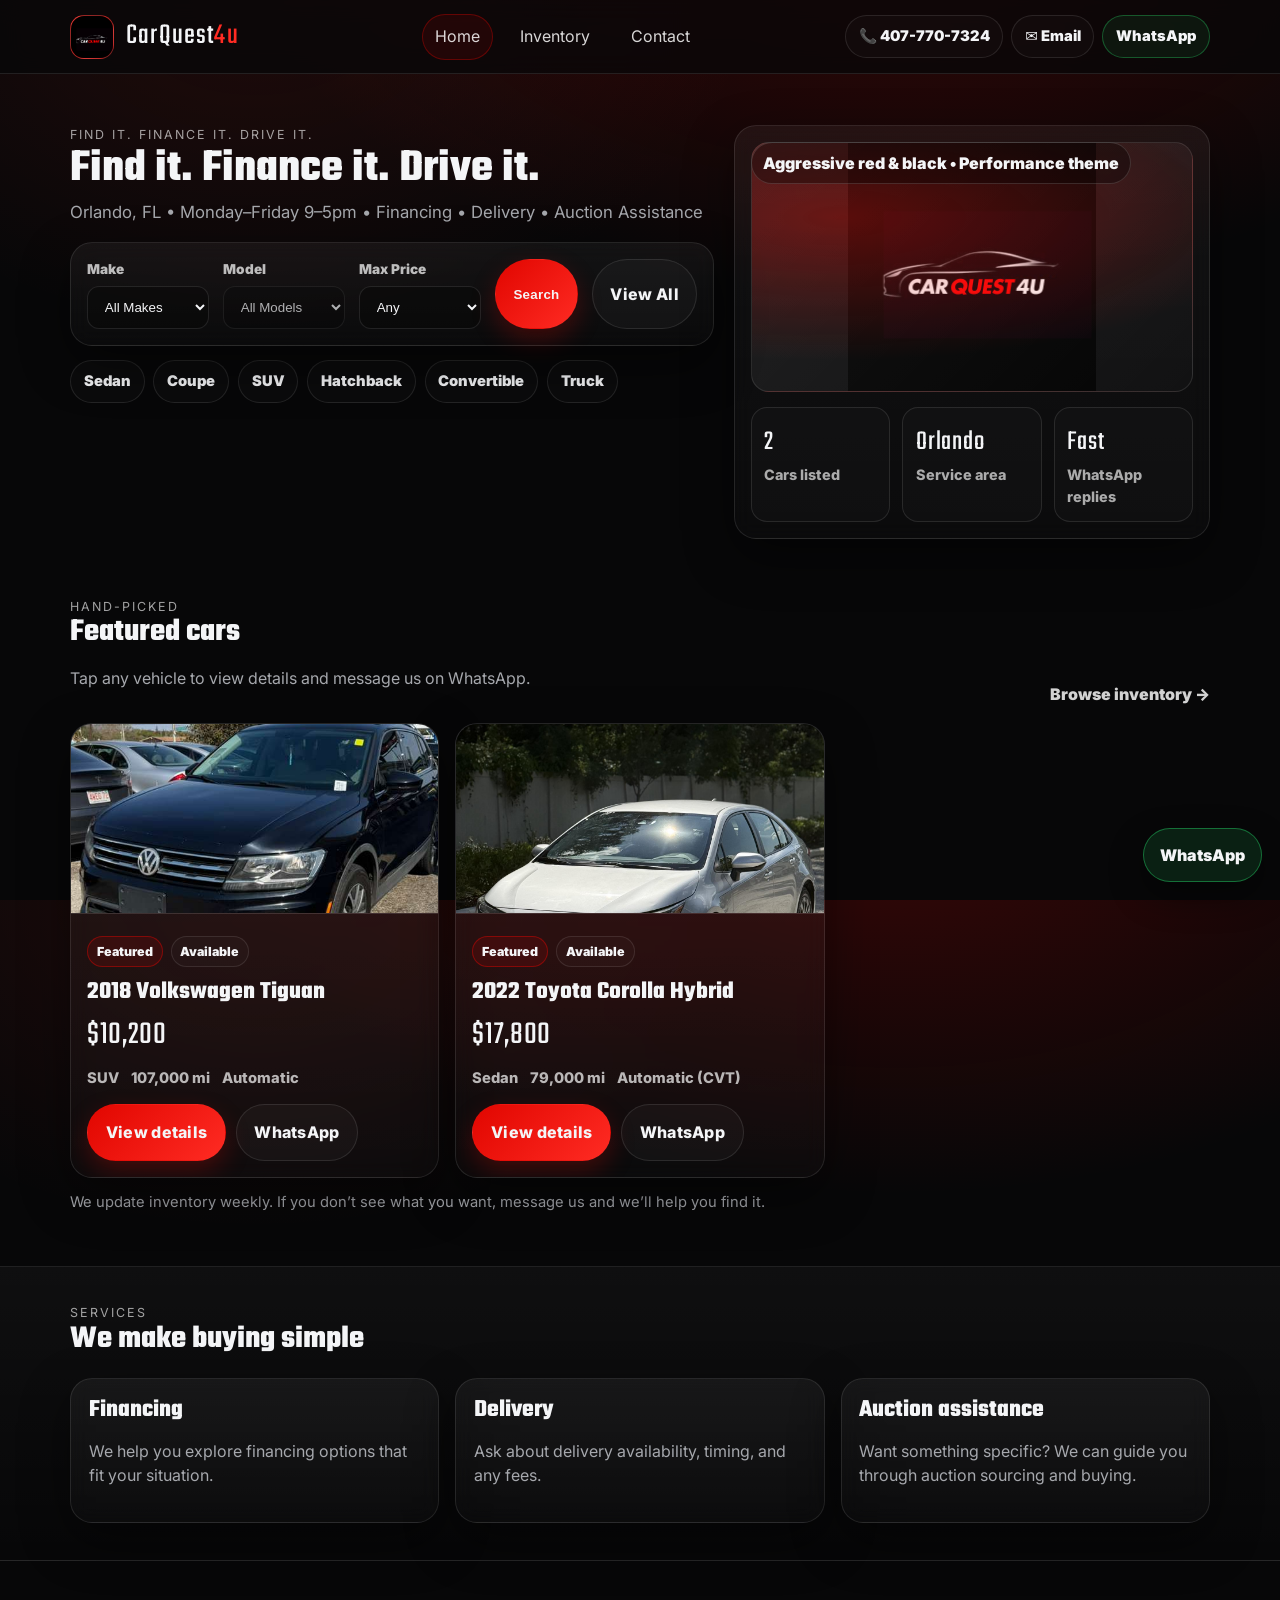
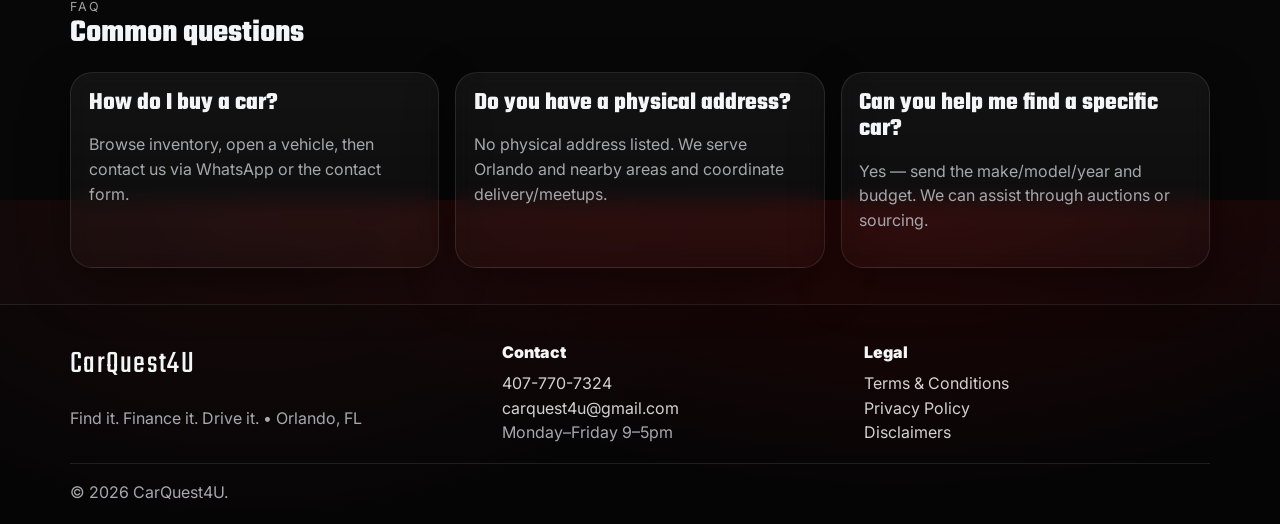
==== commit 3d09b7de: "Create password-protected admin area with CMS and publish workflow" ====
--- a/index.html
+++ b/index.html
@@ -21,7 +21,6 @@
         <a href="index.html" data-nav="home">Home</a>
         <a href="inventory.html" data-nav="inventory">Inventory</a>
         <a href="contact.html" data-nav="contact">Contact</a>
-        <a href="focus-tool.html" data-nav="focus">Focus Tool</a>
       </nav>
 
       <div class="topbar__cta">
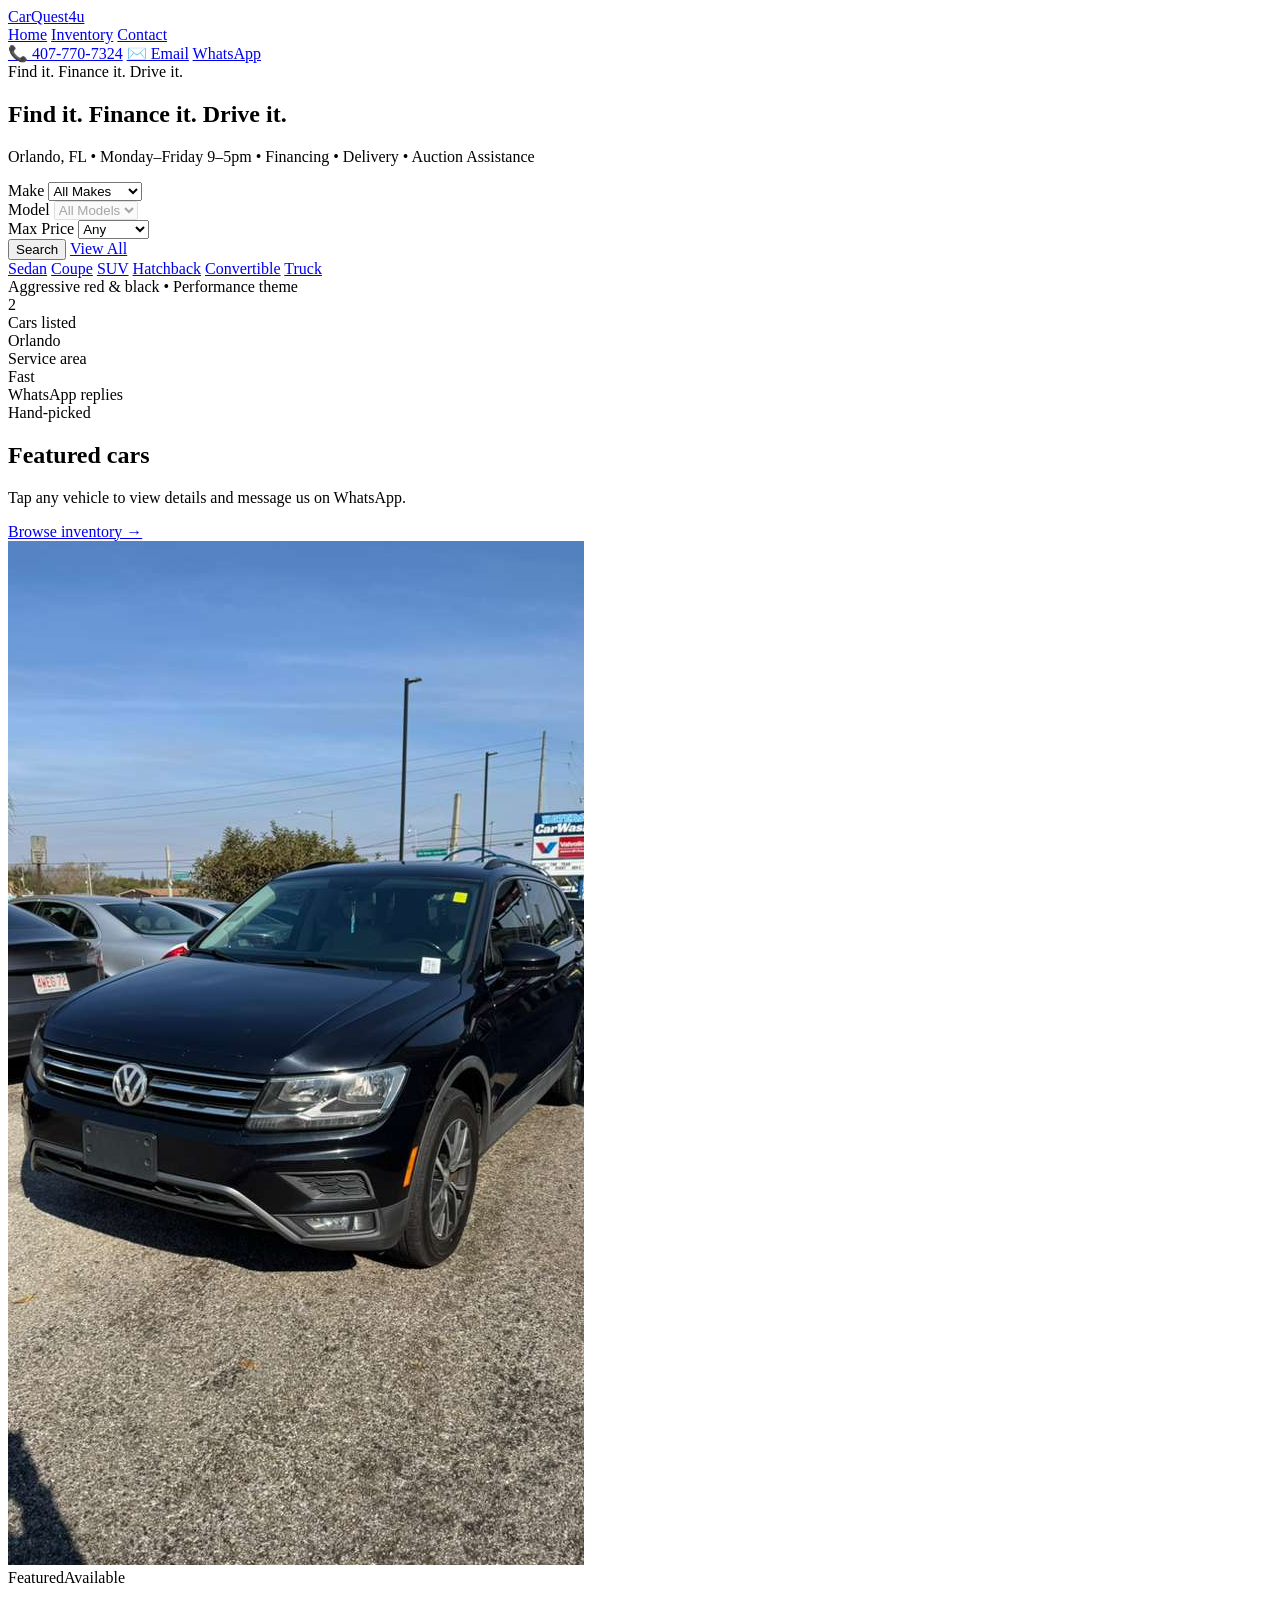
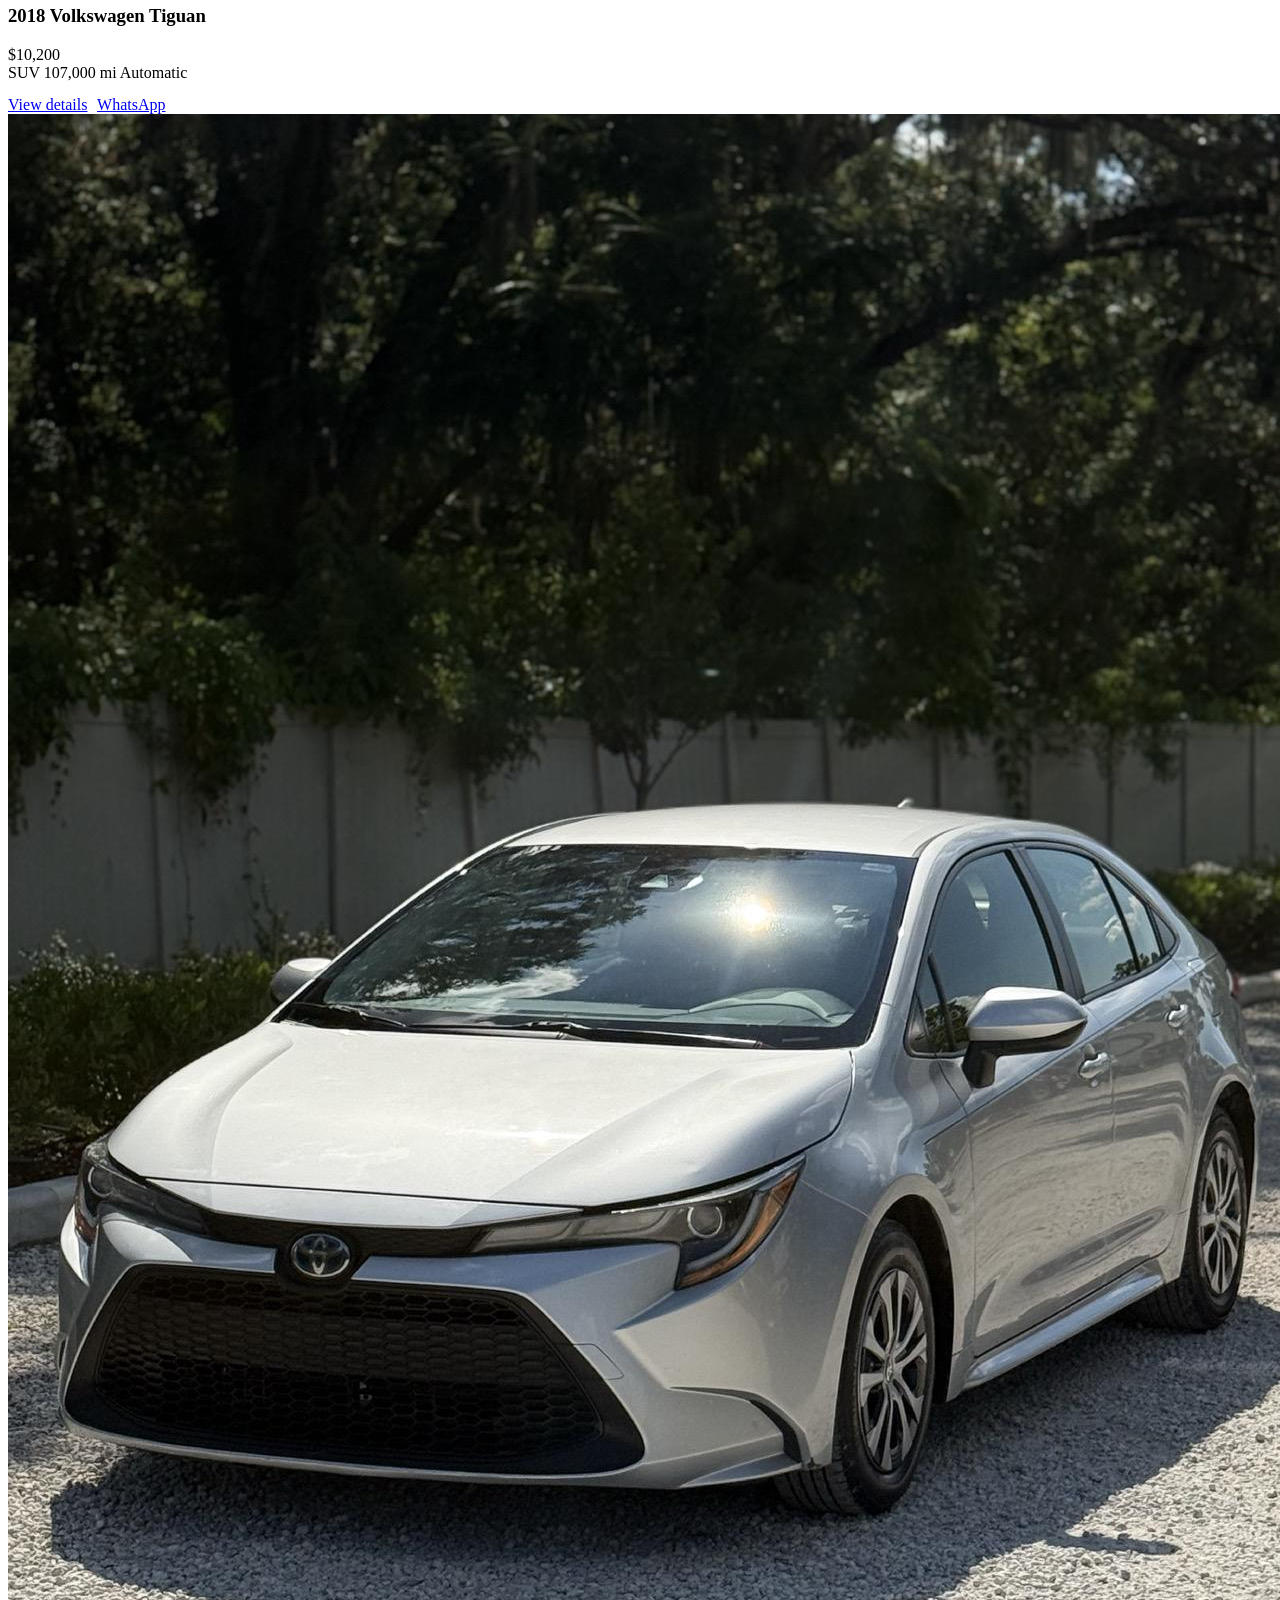
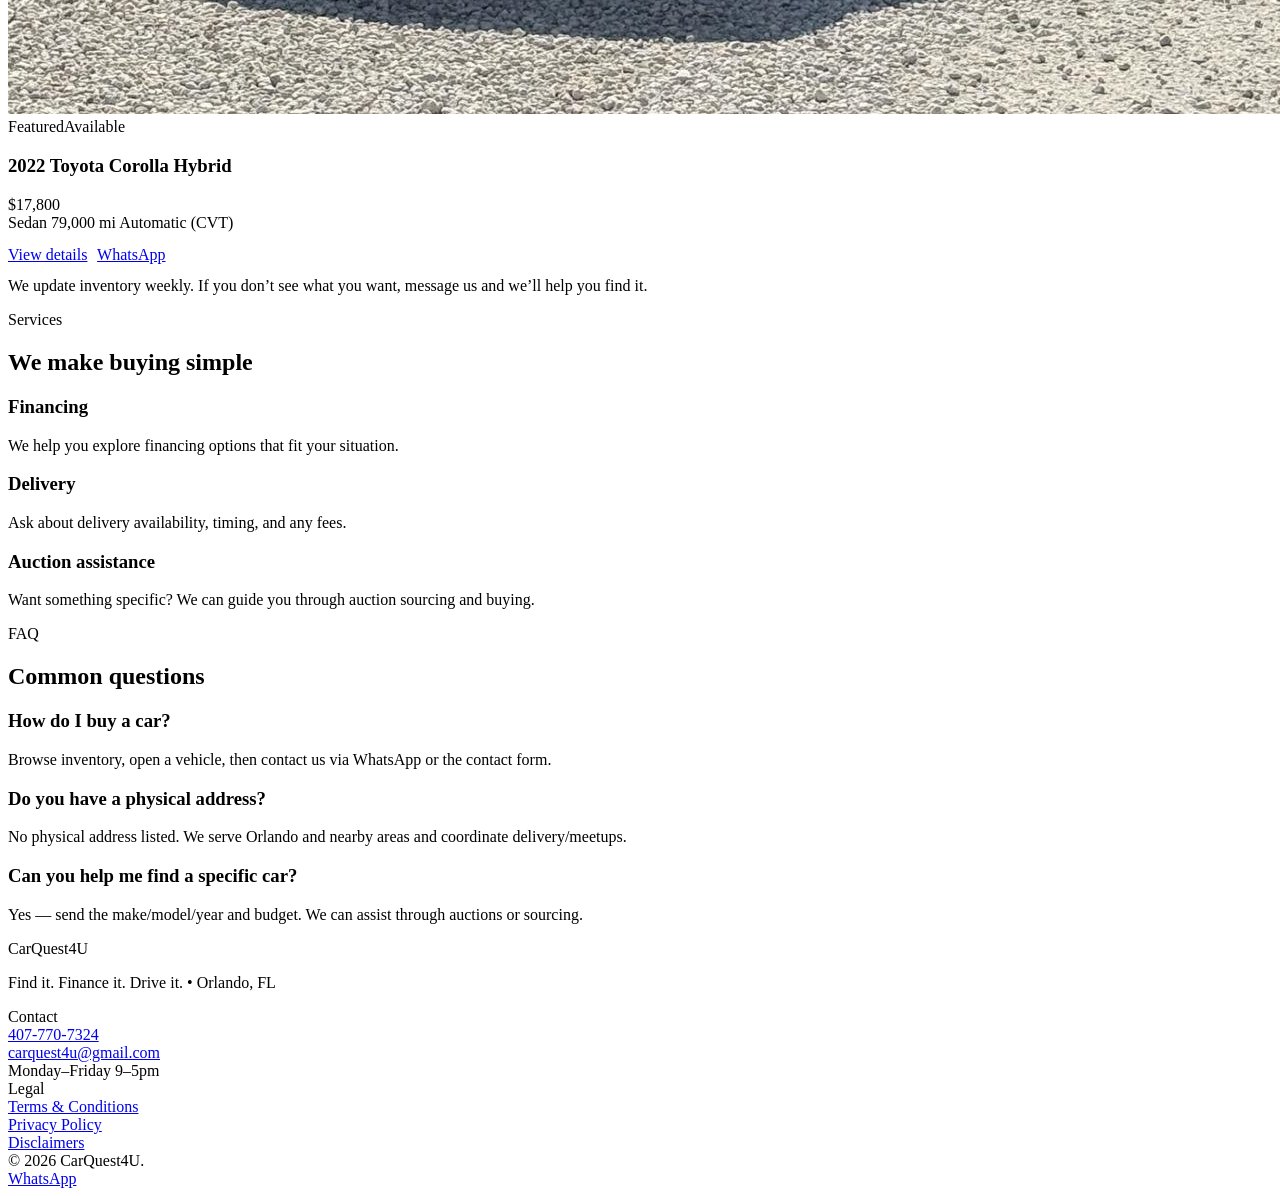
==== commit 2ffe7bdf: "Add Google site verification meta tag to homepage" ====
--- a/index.html
+++ b/index.html
@@ -12,10 +12,7 @@
   <header class="topbar">
     <div class="wrap topbar__inner">
       <!-- TEXT BRAND ONLY -->
-      <a class="brand" href="index.html">
-        <span class="brand__mark"></span>
-        <span class="brand__name">CarQuest<span>4u</span></span>
-      </a>
+      <a class="brand" href="index.html">CarQuest<span>4u</span></a>
 
       <nav class="nav">
         <a href="index.html" data-nav="home">Home</a>
--- a/assets/style.css
+++ b/assets/style.css
@@ -1,245 +1,202 @@
-/* CarQuest4U — Red & Black aggressive performance theme */
-@import url('https://fonts.googleapis.com/css2?family=Teko:wght@400;500;600;700&family=Inter:wght@400;500;600;700&display=swap');
-
-:root{
-  --bg:#070708;
-  --panel:#0f1012;
-  --text:#f4f5f7;
-  --muted:#a6a8ad;
-  --red:#e10600;
-  --red2:#ff2b23;
-  --line:rgba(255,255,255,.10);
-  --shadow:0 18px 50px rgba(0,0,0,.45);
-  --radius:16px;
-  --radius2:22px;
-}
-
-*{box-sizing:border-box}
-html,body{height:100%}
-body{
-  margin:0;
-  background:
-    radial-gradient(1200px 700px at 70% -10%, rgba(225,6,0,.22), transparent 55%),
-    radial-gradient(900px 600px at 20% 0%, rgba(255,43,35,.10), transparent 55%),
-    var(--bg);
-  color:var(--text);
-  font-family:Inter, system-ui, -apple-system, Segoe UI, Roboto, Arial, sans-serif;
-  line-height:1.55;
-}
-a{color:inherit;text-decoration:none}
-img{max-width:100%;display:block}
-.wrap{width:min(1140px,92vw);margin:0 auto}
-.muted{color:var(--muted)}
-.kicker{letter-spacing:.16em;text-transform:uppercase;font-size:.78rem;color:rgba(255,255,255,.62)}
-h1,h2,h3{margin:0 0 .35rem;line-height:1.05;font-family:Teko, Inter, sans-serif}
-h1{font-size:clamp(2.4rem,3.6vw,3.6rem)}
-h2{font-size:clamp(1.9rem,2.5vw,2.6rem)}
-h3{font-size:1.55rem}
-
-.btn{
-  display:inline-flex;align-items:center;justify-content:center;gap:.55rem;
-  padding:.95rem 1.1rem;border-radius:999px;border:1px solid var(--line);
-  background:transparent;color:var(--text);font-weight:800;letter-spacing:.02em;
-  cursor:pointer;transition:transform .12s ease, box-shadow .12s ease, background .12s ease, border-color .12s ease;
-}
-.btn:hover{transform:translateY(-1px);border-color:rgba(255,255,255,.20)}
-.btn--primary{
-  background:linear-gradient(135deg,var(--red),var(--red2));
-  border-color:transparent;box-shadow:0 10px 24px rgba(225,6,0,.25);
-}
-.btn--primary:hover{box-shadow:0 14px 30px rgba(225,6,0,.32)}
-.btn--ghost{background:rgba(255,255,255,.03)}
-
-.card{
-  background:linear-gradient(180deg,rgba(255,255,255,.05),rgba(255,255,255,.02));
-  border:1px solid var(--line);
-  border-radius:var(--radius2);
-  box-shadow:var(--shadow);
-  backdrop-filter:blur(10px);
-}
-
-.topbar{
-  position:sticky;top:0;z-index:40;
-  background:rgba(7,7,8,.75);
-  border-bottom:1px solid var(--line);
-  backdrop-filter:blur(12px);
-}
-.topbar__inner{display:flex;align-items:center;justify-content:space-between;padding:.85rem 0;gap:1rem}
-.brand{display:flex;align-items:center;gap:.75rem;min-width:210px}
-.brand__mark{
-  width:44px;height:44px;border-radius:14px;
-  background:radial-gradient(circle at 30% 30%, rgba(255,255,255,.18), transparent 55%),
-            linear-gradient(135deg,var(--red),#5b0000);
-  border:1px solid rgba(255,255,255,.14);
-  display:grid;place-items:center;overflow:hidden;
-}
-.brand__mark img{width:44px;height:44px;object-fit:cover}
-.brand__name{font-family:Teko,sans-serif;font-size:1.85rem;letter-spacing:.04em}
-.brand__name span{color:var(--red2)}
-.nav{display:flex;gap:.9rem;flex-wrap:wrap}
-.nav a{padding:.6rem .75rem;border-radius:999px;border:1px solid transparent;color:rgba(255,255,255,.84)}
-.nav a:hover{border-color:rgba(255,255,255,.14);background:rgba(255,255,255,.03)}
-.nav a.is-active{border-color:rgba(225,6,0,.35);background:rgba(225,6,0,.10)}
-.topbar__cta{display:flex;gap:.5rem;align-items:center;flex-wrap:wrap;justify-content:flex-end}
-.pill{display:inline-flex;align-items:center;justify-content:center;padding:.55rem .8rem;border-radius:999px;border:1px solid var(--line);background:rgba(255,255,255,.02);font-weight:900;font-size:.92rem}
-.pill--whatsapp{border-color:rgba(37,211,102,.35);background:rgba(37,211,102,.08)}
-
-.hero{padding:3.2rem 0 1.3rem}
-.hero__grid{display:grid;grid-template-columns:1.15fr .85fr;gap:1.2rem;align-items:stretch}
-.hero__copy p{margin:.35rem 0 1rem;font-size:1.05rem}
-.hero__search{padding:1rem;display:grid;grid-template-columns:1fr 1fr 1fr auto auto;gap:.85rem;margin:1.1rem 0 .9rem}
-.field{display:flex;flex-direction:column;gap:.35rem}
-label{font-size:.85rem;color:rgba(255,255,255,.72);font-weight:900}
-input,select,textarea{padding:.75rem .8rem;border-radius:12px;border:1px solid var(--line);background:rgba(0,0,0,.25);color:var(--text);outline:none}
-textarea{min-height:140px;resize:vertical}
-input:focus,select:focus,textarea:focus{border-color:rgba(225,6,0,.45);box-shadow:0 0 0 4px rgba(225,6,0,.12)}
-.chips{display:flex;flex-wrap:wrap;gap:.55rem}
-.chip{padding:.55rem .8rem;border-radius:999px;border:1px solid var(--line);background:rgba(255,255,255,.02);font-weight:900;font-size:.92rem}
-.chip:hover{border-color:rgba(225,6,0,.35);background:rgba(225,6,0,.10)}
-
-.hero__visual{padding:1rem;position:relative;overflow:hidden}
-.hero__badge{position:absolute;top:1rem;left:1rem;padding:.45rem .7rem;border-radius:999px;border:1px solid rgba(255,255,255,.14);background:rgba(0,0,0,.35);font-weight:900;z-index:2}
-.hero__img{
-  height:250px;border-radius:18px;border:1px solid rgba(255,255,255,.10);
-  background:
-    radial-gradient(800px 260px at 20% 30%, rgba(225,6,0,.35), transparent 55%),
-    linear-gradient(135deg, rgba(255,255,255,.08), rgba(255,255,255,.02)),
-    url('images/logo.jpeg') center/contain no-repeat;
-}
-.hero__stats{display:grid;grid-template-columns:repeat(3,1fr);gap:.75rem;margin-top:.9rem}
-.stat{padding:.8rem;border-radius:16px;border:1px solid var(--line);background:rgba(255,255,255,.02)}
-.stat__num{font-family:Teko;font-size:1.75rem;letter-spacing:.03em}
-.stat__label{color:rgba(255,255,255,.65);font-size:.9rem;font-weight:800}
-
-.section{padding:2.3rem 0}
-.section--alt{background:linear-gradient(180deg,rgba(255,255,255,.03),rgba(255,255,255,0));border-top:1px solid var(--line);border-bottom:1px solid var(--line)}
-.section__head{display:flex;align-items:flex-end;justify-content:space-between;gap:1rem;margin-bottom:1rem}
-.link{color:rgba(255,255,255,.82);font-weight:900}
-.link:hover{color:var(--red2)}
-
-.grid{display:grid;grid-template-columns:repeat(3,1fr);gap:1rem}
-.car-card{overflow:hidden}
-.car-card__img{height:190px;background:rgba(255,255,255,.03);border-bottom:1px solid var(--line)}
-.car-card__img img{width:100%;height:100%;object-fit:cover}
-.car-card__body{padding:1rem}
-.badges{display:flex;gap:.5rem;flex-wrap:wrap;margin:.4rem 0 .75rem}
-.badge{font-weight:900;font-size:.78rem;padding:.3rem .55rem;border-radius:999px;border:1px solid var(--line);background:rgba(255,255,255,.02)}
-.badge--hot{border-color:rgba(225,6,0,.45);background:rgba(225,6,0,.12)}
-.price{font-family:Teko;font-size:2.05rem;letter-spacing:.02em;margin:.35rem 0}
-.meta{display:flex;gap:.75rem;flex-wrap:wrap;color:rgba(255,255,255,.70);font-weight:800;font-size:.92rem}
-
-.features{display:grid;grid-template-columns:repeat(3,1fr);gap:1rem}
-.feature{padding:1.1rem}
-.promos{display:grid;grid-template-columns:repeat(2,1fr);gap:1rem}
-.promo{padding:1.1rem}
-.reviews{display:grid;grid-template-columns:repeat(3,1fr);gap:1rem}
-.review{padding:1.1rem}
-
-.page{padding:1.6rem 0 2.6rem}
-.page__head{display:flex;justify-content:space-between;gap:1rem;align-items:flex-end;margin-bottom:1.1rem}
-.filters{display:grid;grid-template-columns:1fr 1fr 1fr 1fr auto;gap:.75rem;margin-bottom:1.1rem}
-.notice{padding:.9rem 1rem;border-radius:16px;border:1px solid rgba(225,6,0,.35);background:rgba(225,6,0,.08);font-weight:800}
-
-.car-detail{display:grid;grid-template-columns:1.1fr .9fr;gap:1rem;align-items:start}
-.gallery{padding:1rem}
-.gallery__main{height:360px;border-radius:18px;border:1px solid var(--line);background:rgba(255,255,255,.03);overflow:hidden}
-.gallery__main img{width:100%;height:100%;object-fit:cover}
-.thumbs{display:grid;grid-template-columns:repeat(3,1fr);gap:.6rem;margin-top:.75rem}
-.thumb{height:90px;border-radius:14px;border:1px solid var(--line);overflow:hidden;background:rgba(255,255,255,.03);cursor:pointer}
-.thumb img{width:100%;height:100%;object-fit:cover}
-.details{padding:1rem}
-.specs{display:grid;grid-template-columns:repeat(2,1fr);gap:.65rem;margin:.85rem 0 1rem}
-.spec{padding:.75rem;border-radius:16px;border:1px solid var(--line);background:rgba(255,255,255,.02)}
-.spec b{display:block;font-size:.85rem;color:rgba(255,255,255,.65)}
-.spec span{font-weight:900}
-
-.map{border:1px solid var(--line);border-radius:var(--radius2);overflow:hidden;height:360px}
-
-.footer{padding:2.2rem 0 1.2rem;border-top:1px solid var(--line);background:rgba(0,0,0,.25)}
-.footer__grid{display:grid;grid-template-columns:1.2fr 1fr 1fr;gap:1rem}
-.footer__brand{font-family:Teko;font-size:2rem;letter-spacing:.04em}
-.footer__title{font-weight:900;margin-bottom:.35rem}
-.footer a{color:rgba(255,255,255,.82)}
-.footer a:hover{color:var(--red2)}
-.footer__bottom{margin-top:1rem;padding-top:1rem;border-top:1px solid var(--line)}
-.float-whatsapp{
-  position:fixed;right:18px;bottom:18px;z-index:50;
-  padding:.85rem 1rem;border-radius:999px;background:rgba(37,211,102,.12);
-  border:1px solid rgba(37,211,102,.45);font-weight:900;box-shadow:0 14px 34px rgba(0,0,0,.45)
-}
-.float-whatsapp:hover{transform:translateY(-1px)}
-.small{font-size:.92rem}
-hr.sep{border:0;border-top:1px solid var(--line);margin:1.1rem 0}
-
-@media (max-width:980px){
-  .hero__grid{grid-template-columns:1fr}
-  .hero__search{grid-template-columns:1fr 1fr}
-  .grid{grid-template-columns:repeat(2,1fr)}
-  .features{grid-template-columns:1fr}
-  .reviews{grid-template-columns:1fr}
-  .promos{grid-template-columns:1fr}
-  .filters{grid-template-columns:1fr 1fr}
-  .car-detail{grid-template-columns:1fr}
-  .footer__grid{grid-template-columns:1fr}
-  .brand{min-width:unset}
-}
-@media (max-width:640px){
-  .hero__search{grid-template-columns:1fr}
-  .grid{grid-template-columns:1fr}
-  .filters{grid-template-columns:1fr}
-  .topbar__inner{flex-wrap:wrap}
-}
-
-.focus-editor{
-  position:relative;
-  margin-top:1rem;
-  border:1px solid var(--line);
-  border-radius:18px;
-  overflow:hidden;
-  background:rgba(0,0,0,.35);
-  aspect-ratio: 16 / 9;
-}
-.focus-editor img{
-  width:100%;
-  height:100%;
-  object-fit:contain;
-  user-select:none;
-  pointer-events:none;
-}
-.focus-marker{
-  position:absolute;
-  width:22px;
-  height:22px;
-  border:2px solid #fff;
-  border-radius:50%;
-  box-shadow:0 0 0 2px rgba(225,6,0,.6), 0 6px 16px rgba(0,0,0,.55);
-  transform:translate(-50%,-50%);
-  pointer-events:none;
-}
-.focus-marker::before,
-.focus-marker::after{
-  content:'';
-  position:absolute;
-  background:#fff;
-  left:50%;
-  top:50%;
-  transform:translate(-50%,-50%);
-}
-.focus-marker::before{ width:2px; height:30px; }
-.focus-marker::after{ width:30px; height:2px; }
-.focus-preview-grid{
-  margin-top:1rem;
-  display:grid;
-  grid-template-columns:repeat(3,1fr);
-  gap:1rem;
-}
-.focus-preview-card{ padding:1rem; }
-.focus-preview-frame{ border-radius:12px; overflow:hidden; border:1px solid var(--line); background:rgba(255,255,255,.03); }
-.focus-preview-frame img{ width:100%; height:100%; object-fit:cover; }
-.focus-preview-frame--card{ height:190px; }
-.focus-preview-frame--main{ height:360px; }
-.focus-preview-frame--thumb{ height:90px; }
-
-@media (max-width:980px){
-  .focus-preview-grid{ grid-template-columns:1fr; }
-}
+<!doctype html>
+<html lang="en">
+<head>
+  <meta charset="utf-8" />
+  <meta name="viewport" content="width=device-width, initial-scale=1" />
+  <title>CarQuest4U | Find it. Finance it. Drive it.</title>
+  <link rel="stylesheet" href="assets/style.css" />
+  <meta name="description" content="CarQuest4U in Orlando, FL. Browse our newest vehicles and contact us fast on WhatsApp." />
+</head>
+<body>
+<header class="topbar">
+  <div class="wrap topbar__inner">
+    <a class="brand" href="index.html">CarQuest<span>4u</span></a>
+
+    <nav class="nav">
+      <a href="index.html" data-nav="home">Home</a>
+      <a href="inventory.html" data-nav="inventory">Inventory</a>
+      <a href="contact.html" data-nav="contact">Contact</a>
+    </nav>
+
+    <div class="topbar__cta">
+      <a class="pill" href="tel:+14077707324">📞 407-770-7324</a>
+      <a class="pill" href="mailto:carquest4u@gmail.com">✉️ Email</a>
+      <a class="pill pill--whatsapp" target="_blank" rel="noopener" href="https://wa.me/14077707324">WhatsApp</a>
+    </div>
+</header>
+<script>
+  document.addEventListener('DOMContentLoaded', () => {
+    const page = location.pathname.split('/').pop() || 'index.html';
+    const key = page.includes('inventory') ? 'inventory' : page.includes('contact') ? 'contact' : 'home';
+    document.querySelectorAll('[data-nav]').forEach(a => a.classList.toggle('is-active', a.dataset.nav === key));
+  });
+</script>
+  document.addEventListener('DOMContentLoaded', () => {
+    const page = location.pathname.split('/').pop() || 'index.html';
+    const key = page.includes('inventory') ? 'inventory' : page.includes('contact') ? 'contact' : 'home';
+    document.querySelectorAll('[data-nav]').forEach(a => a.classList.toggle('is-active', a.dataset.nav === key));
+  });
+</script>
+
+<main>
+  <section class="hero">
+    <div class="wrap hero__grid">
+      <div class="hero__copy">
+        <div class="kicker">Find it. Finance it. Drive it.</div>
+        <h1>Find it. Finance it. Drive it.</h1>
+        <p class="muted">Orlando, FL • Monday–Friday 9–5pm • Financing • Delivery • Auction Assistance</p>
+
+        <form class="card hero__search" id="homeSearchForm">
+          <div class="field">
+            <label for="makeSelect">Make</label>
+            <select id="makeSelect"><option value="">All Makes</option></select>
+          </div>
+          <div class="field">
+            <label for="modelSelect">Model</label>
+            <select id="modelSelect" disabled><option value="">All Models</option></select>
+          </div>
+          <div class="field">
+            <label for="maxPrice">Max Price</label>
+            <select id="maxPrice">
+              <option value="">Any</option>
+              <option value="5000">$5,000</option>
+              <option value="10000">$10,000</option>
+              <option value="15000">$15,000</option>
+              <option value="20000">$20,000</option>
+              <option value="30000">$30,000</option>
+              <option value="50000">$50,000</option>
+            </select>
+          </div>
+          <button class="btn btn--primary" type="submit">Search</button>
+          <a class="btn btn--ghost" href="inventory.html">View All</a>
+        </form>
+
+        <div class="chips" aria-label="Browse by body type">
+          <a class="chip" href="inventory.html?type=Sedan">Sedan</a>
+          <a class="chip" href="inventory.html?type=Coupe">Coupe</a>
+          <a class="chip" href="inventory.html?type=SUV">SUV</a>
+          <a class="chip" href="inventory.html?type=Hatchback">Hatchback</a>
+          <a class="chip" href="inventory.html?type=Convertible">Convertible</a>
+          <a class="chip" href="inventory.html?type=Truck">Truck</a>
+        </div>
+      </div>
+
+      <div class="hero__visual card">
+        <div class="hero__badge">Aggressive red & black • Performance theme</div>
+        <div class="hero__img" aria-hidden="true"></div>
+        <div class="hero__stats">
+          <div class="stat">
+            <div class="stat__num" id="statCars">—</div>
+            <div class="stat__label">Cars listed</div>
+          </div>
+          <div class="stat">
+            <div class="stat__num">Orlando</div>
+            <div class="stat__label">Service area</div>
+          </div>
+          <div class="stat">
+            <div class="stat__num">Fast</div>
+            <div class="stat__label">WhatsApp replies</div>
+          </div>
+        </div>
+      </div>
+    </div>
+  </section>
+
+  <section class="section">
+    <div class="wrap">
+      <div class="section__head">
+        <div>
+          <div class="kicker">Hand-picked</div>
+          <h2>Featured cars</h2>
+          <p class="muted">Tap any vehicle to view details and message us on WhatsApp.</p>
+        </div>
+        <a class="link" href="inventory.html">Browse inventory →</a>
+      </div>
+
+      <div class="grid" id="newestGrid" aria-live="polite"></div>
+      <p class="muted small" style="margin-top:.8rem;">We update inventory weekly. If you don’t see what you want, message us and we’ll help you find it.</p>
+    </div>
+  </section>
+
+  <section class="section section--alt">
+    <div class="wrap">
+      <div class="section__head">
+        <div>
+          <div class="kicker">Services</div>
+          <h2>We make buying simple</h2>
+        </div>
+      </div>
+
+      <div class="features">
+        <article class="feature card">
+          <h3>Financing</h3>
+          <p class="muted">We help you explore financing options that fit your situation.</p>
+        </article>
+        <article class="feature card">
+          <h3>Delivery</h3>
+          <p class="muted">Ask about delivery availability, timing, and any fees.</p>
+        </article>
+        <article class="feature card">
+          <h3>Auction assistance</h3>
+          <p class="muted">Want something specific? We can guide you through auction sourcing and buying.</p>
+        </article>
+      </div>
+    </div>
+  </section>
+
+  <section class="section">
+    <div class="wrap">
+      <div class="section__head">
+        <div>
+          <div class="kicker">FAQ</div>
+          <h2>Common questions</h2>
+        </div>
+      </div>
+
+      <div class="features">
+        <article class="feature card">
+          <h3>How do I buy a car?</h3>
+          <p class="muted">Browse inventory, open a vehicle, then contact us via WhatsApp or the contact form.</p>
+        </article>
+        <article class="feature card">
+          <h3>Do you have a physical address?</h3>
+          <p class="muted">No physical address listed. We serve Orlando and nearby areas and coordinate delivery/meetups.</p>
+        </article>
+        <article class="feature card">
+          <h3>Can you help me find a specific car?</h3>
+          <p class="muted">Yes — send the make/model/year and budget. We can assist through auctions or sourcing.</p>
+        </article>
+      </div>
+    </div>
+  </section>
+</main>
+
+<footer class="footer">
+  <div class="wrap footer__grid">
+    <div>
+      <div class="footer__brand">CarQuest4U</div>
+      <p class="muted">Find it. Finance it. Drive it. • Orlando, FL</p>
+    </div>
+    <div>
+      <div class="footer__title">Contact</div>
+      <a href="tel:+14077707324">407-770-7324</a><br />
+      <a href="mailto:carquest4u@gmail.com">carquest4u@gmail.com</a><br />
+      <span class="muted">Monday–Friday 9–5pm</span>
+    </div>
+    <div>
+      <div class="footer__title">Legal</div>
+      <a href="terms.html">Terms & Conditions</a><br />
+      <a href="privacy.html">Privacy Policy</a><br />
+      <a href="disclaimers.html">Disclaimers</a>
+    </div>
+  </div>
+  <div class="wrap footer__bottom muted">© <span id="year"></span> CarQuest4U.</div>
+</footer>
+
+<a class="float-whatsapp" target="_blank" rel="noopener" href="https://wa.me/14077707324" aria-label="Chat on WhatsApp">
+  WhatsApp
+</a>
+
+<script src="assets/app.js"></script>
+</body>
+</html>
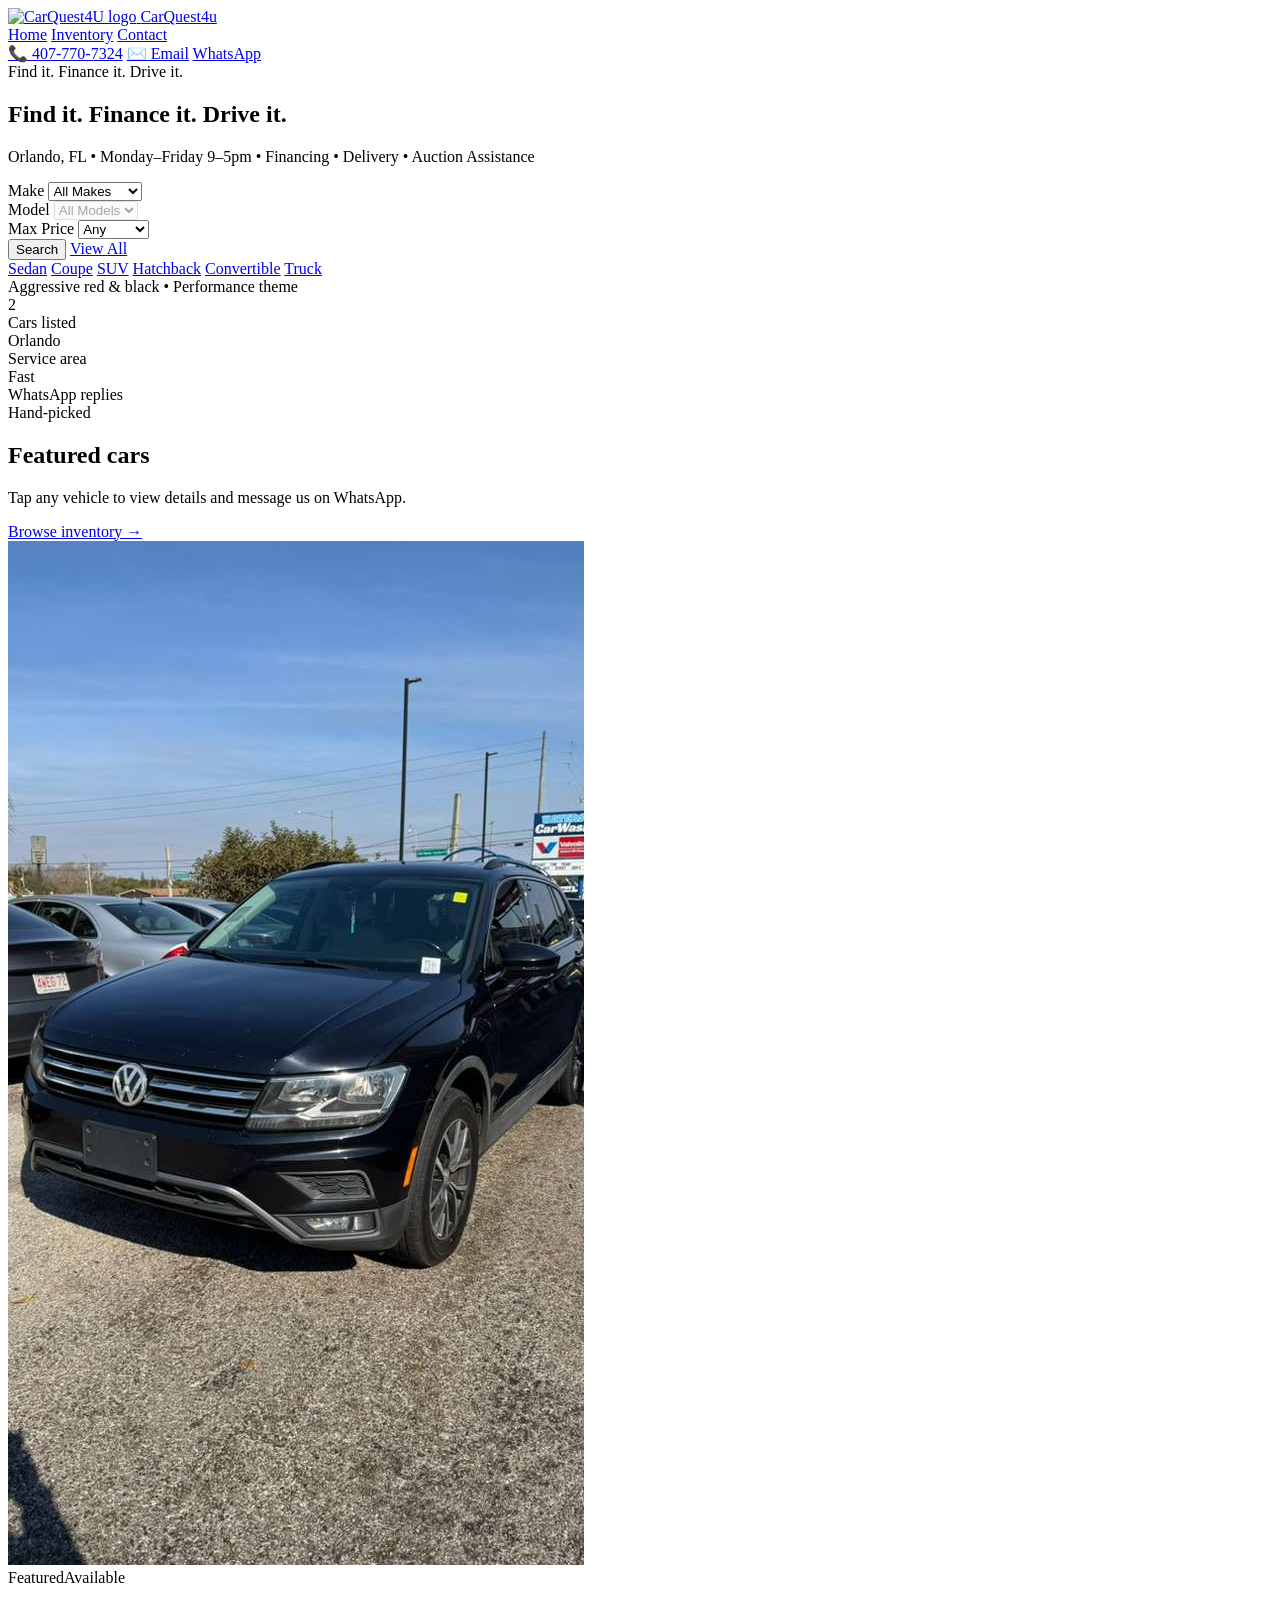
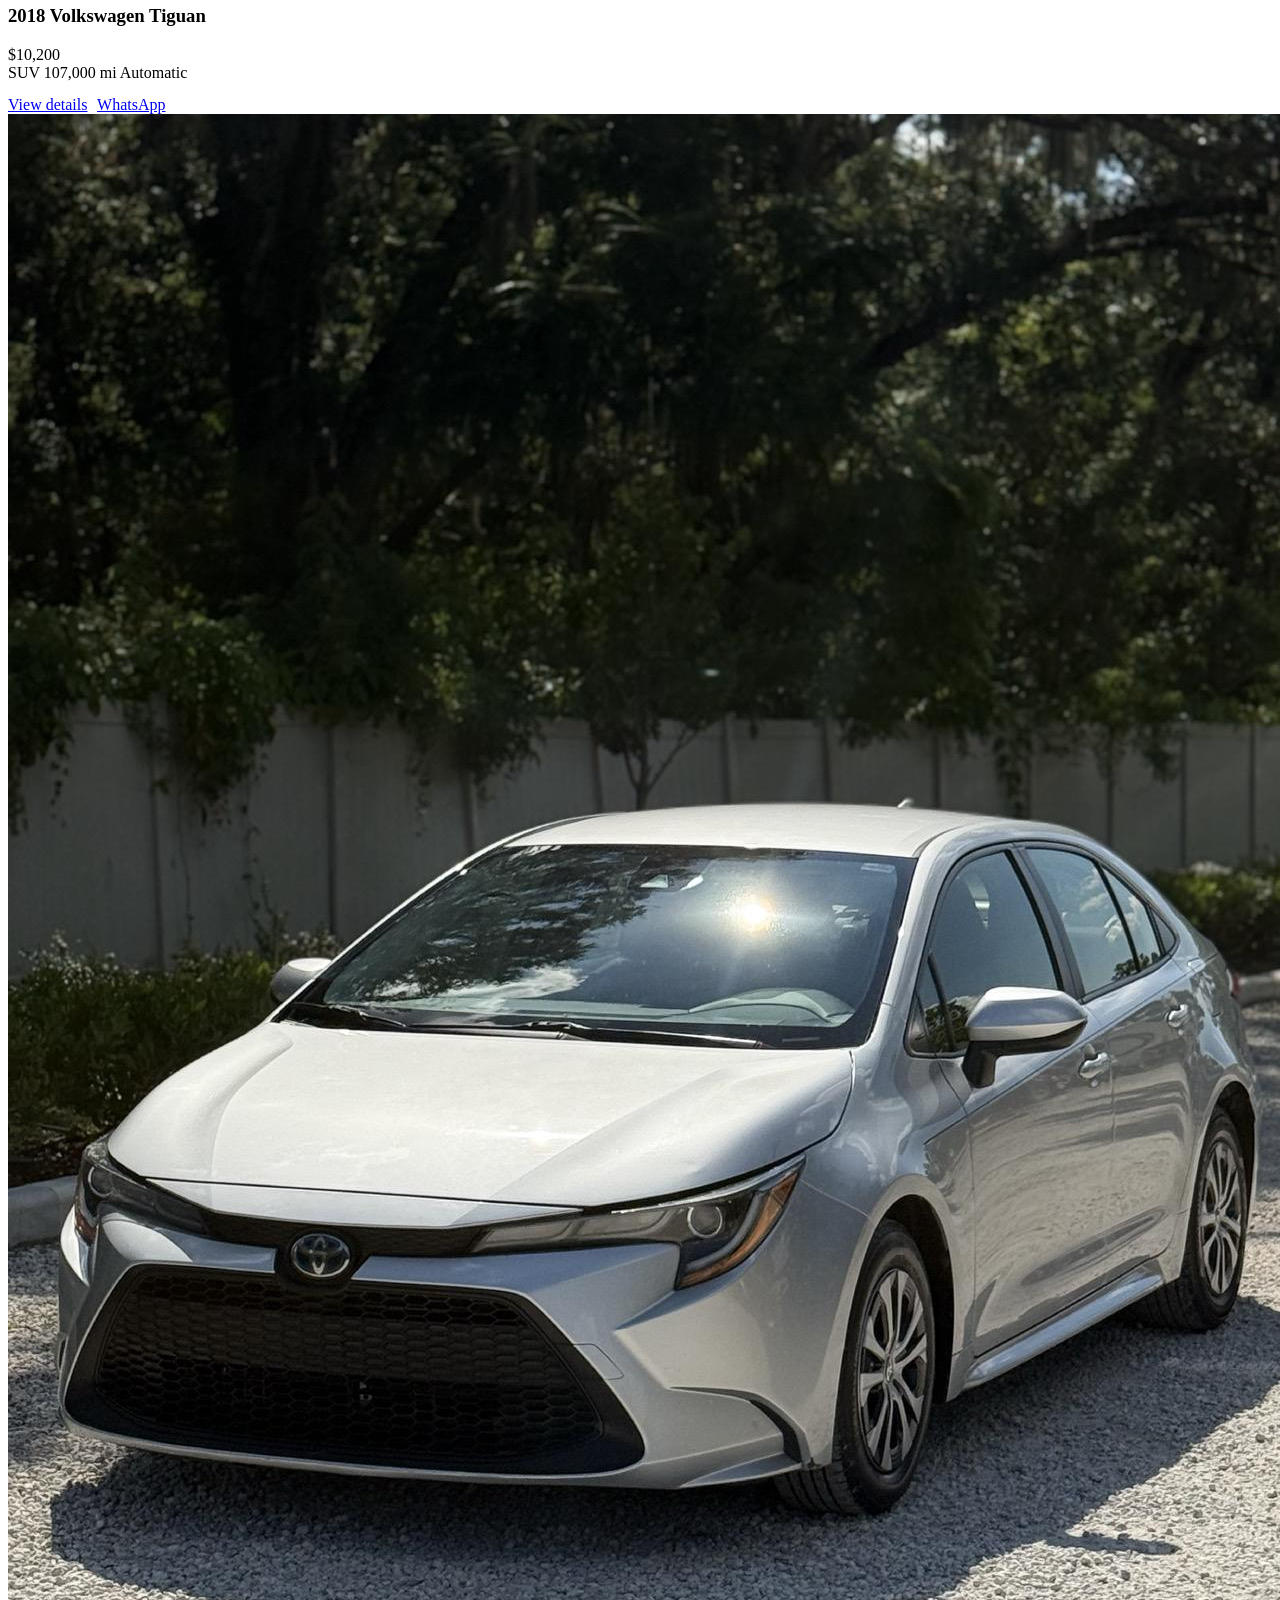
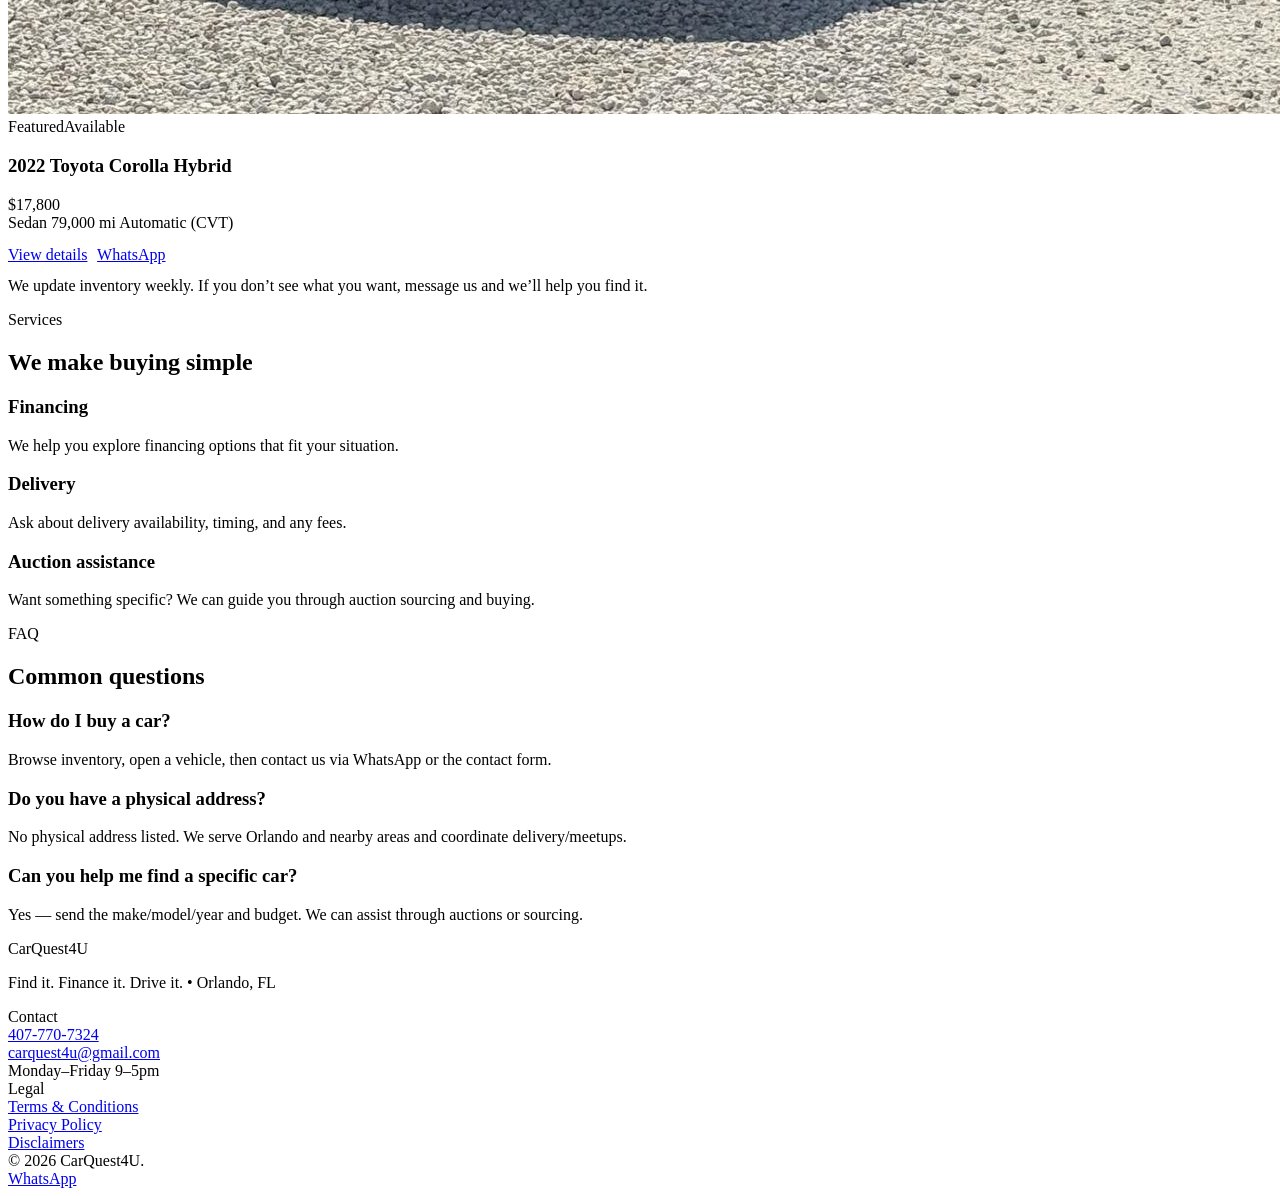
==== commit 926a33b8: "Add Google site verification meta tag" ====
--- a/index.html
+++ b/index.html
@@ -3,6 +3,7 @@
 <head>
   <meta charset="utf-8" />
   <meta name="viewport" content="width=device-width, initial-scale=1" />
+  <meta name="google-site-verification" content="m8ehJvVX8yYibCtrTCiDOWBsFgvSQfJGyDLXuzcjqPk" />
   <title>CarQuest4U | Find it. Finance it. Drive it.</title>
   <link rel="stylesheet" href="assets/style.css" />
   <meta name="description" content="CarQuest4U in Orlando, FL. Browse our newest vehicles and contact us fast on WhatsApp." />
@@ -12,7 +13,10 @@
   <header class="topbar">
     <div class="wrap topbar__inner">
       <!-- TEXT BRAND ONLY -->
-      <a class="brand" href="index.html">CarQuest<span>4u</span></a>
+      <a class="brand" href="index.html">
+        <span class="brand__mark"></span>
+        <span class="brand__name">CarQuest<span>4u</span></span>
+      </a>
 
       <nav class="nav">
         <a href="index.html" data-nav="home">Home</a>
